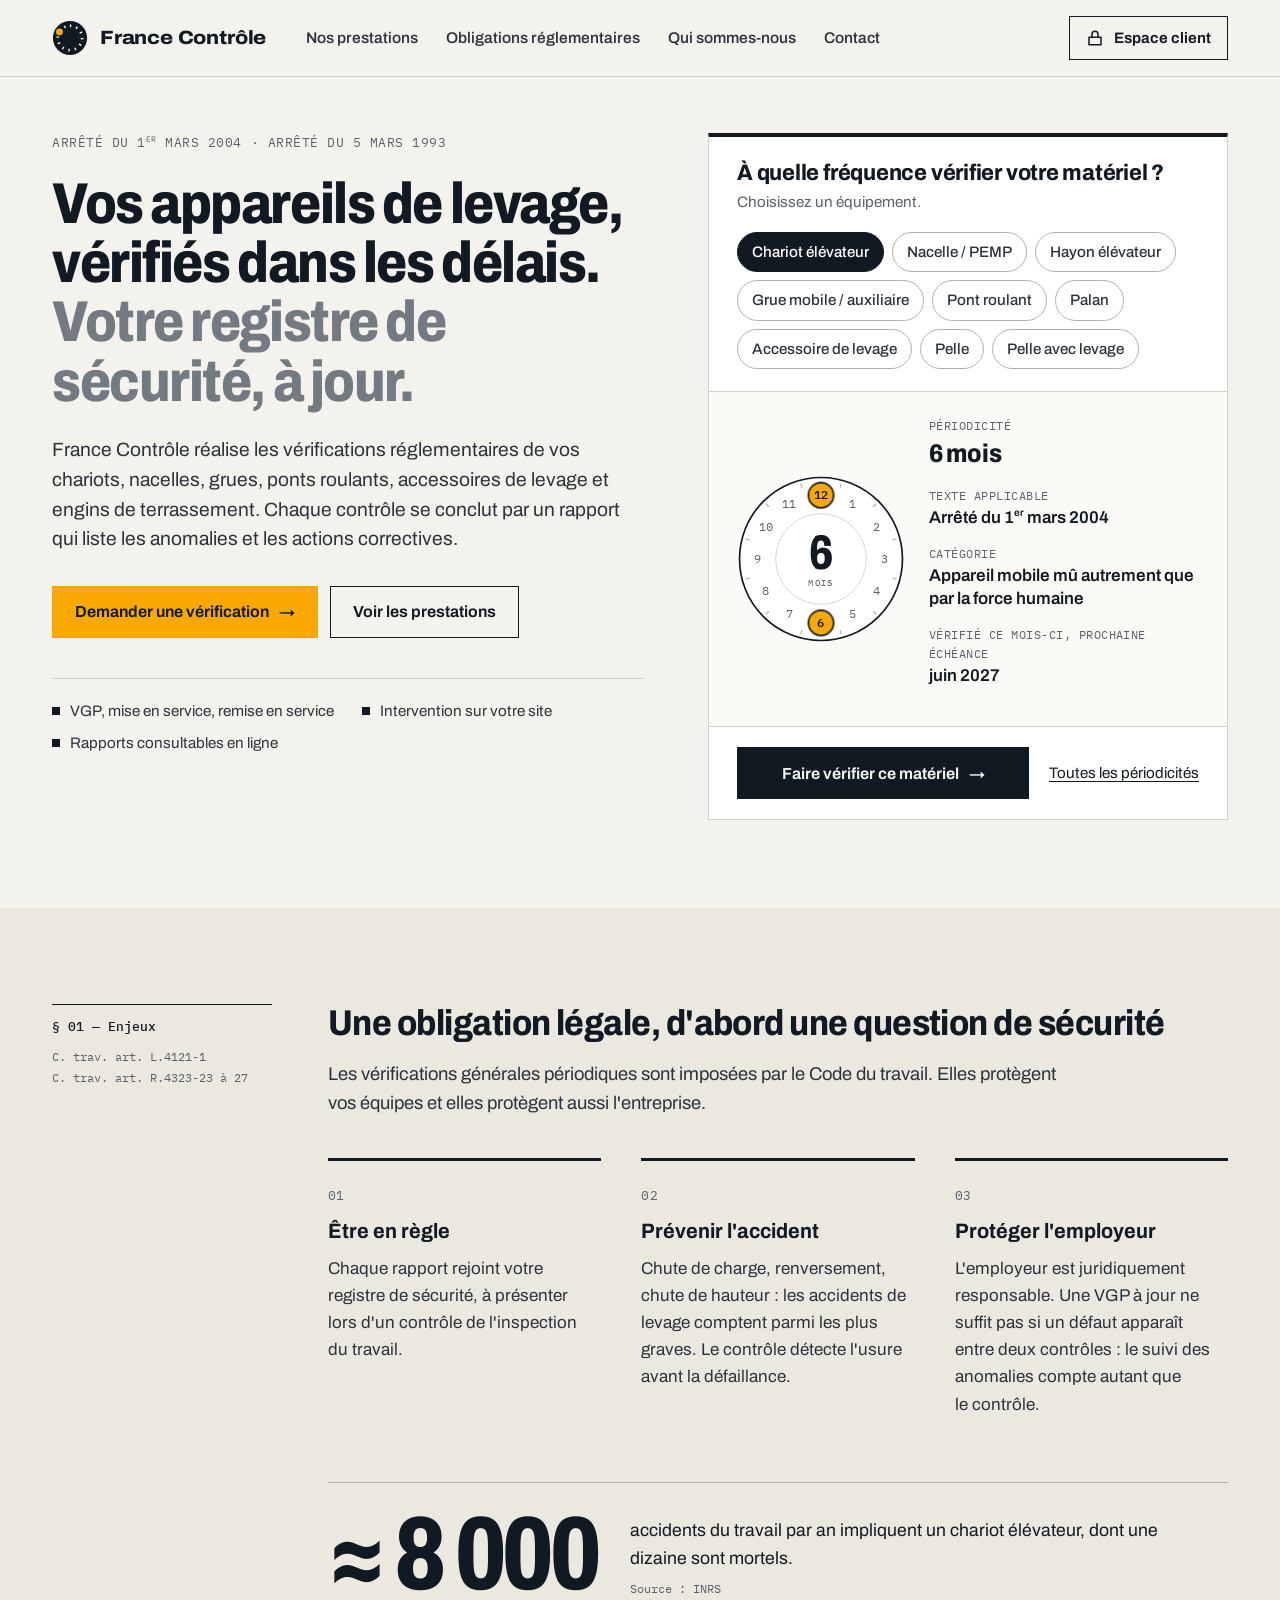
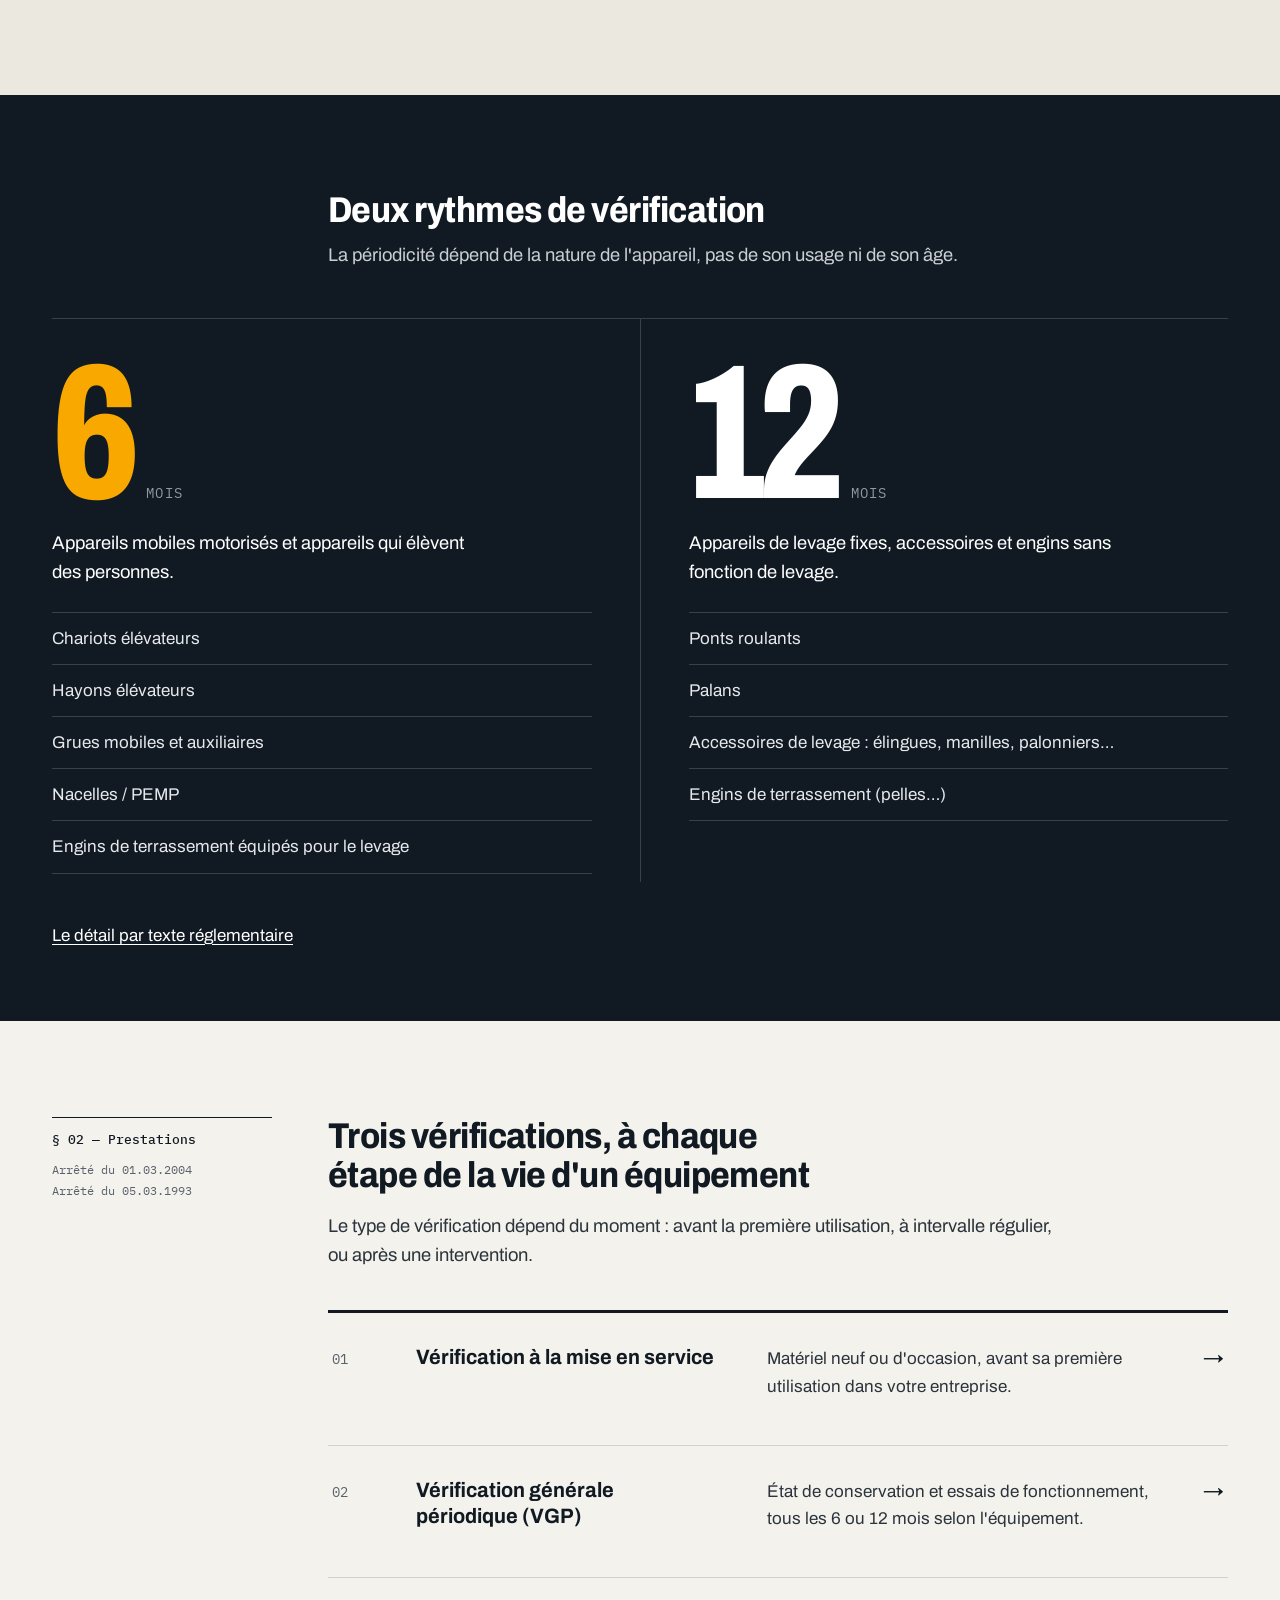
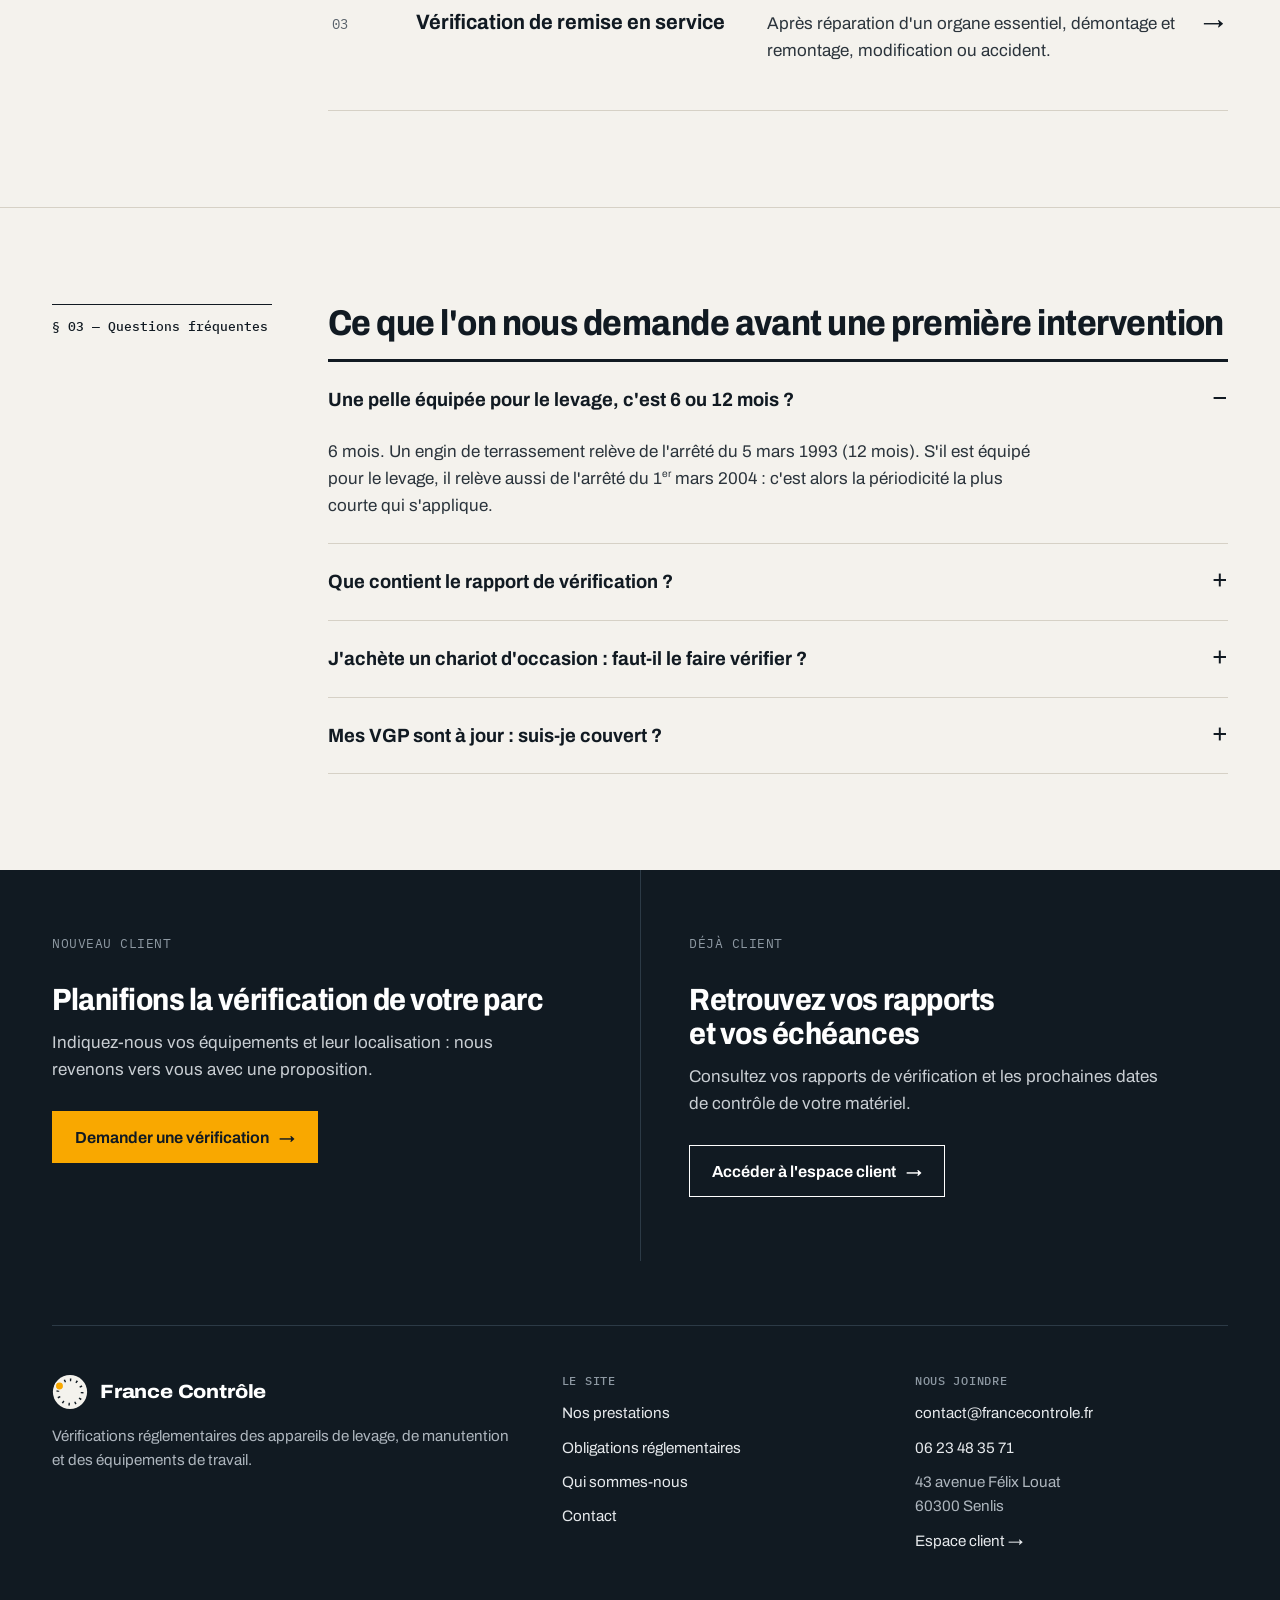
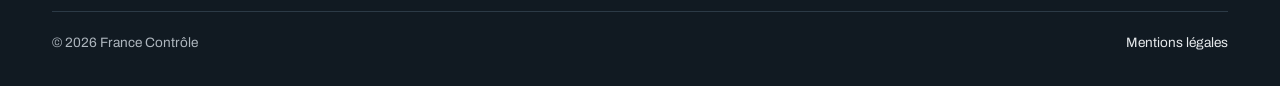
==== index.html @ e94a8f0b "Coordonnées : téléphone et adresse de Senlis Co-Authored-By: Claude Opus 5.5 <noreply@anthropic.com>" ====
<!doctype html>
<html lang="fr" class="no-js">
<head>
  <meta charset="utf-8">
  <meta name="viewport" content="width=device-width, initial-scale=1">
  <title>France Contrôle — Vérifications réglementaires des appareils de levage</title>
  <meta name="description" content="Chariots, nacelles, grues, ponts roulants, accessoires, engins de terrassement : France Contrôle réalise vos vérifications réglementaires (VGP, mise en service, remise en service) selon les arrêtés du 1er mars 2004 et du 5 mars 1993.">
  <!-- Préversion : retirer cette balise (et robots.txt) à la mise en ligne définitive -->
  <meta name="robots" content="noindex">
  <link rel="icon" href="assets/img/favicon.svg" type="image/svg+xml">
  <link rel="preconnect" href="https://fonts.googleapis.com">
  <link rel="preconnect" href="https://fonts.gstatic.com" crossorigin>
  <link rel="stylesheet" href="https://fonts.googleapis.com/css2?family=Archivo:wdth,wght@62..125,400..900&family=IBM+Plex+Mono:wght@400;500&display=swap">
  <link rel="stylesheet" href="assets/css/style.css">
  <script>document.documentElement.classList.replace("no-js", "js");</script>
</head>
<body>
  <a class="skip-link" href="#contenu">Aller au contenu</a>

  <header class="site-header">
    <div class="wrap header-inner">
      <a href="index.html" class="brand" aria-label="France Contrôle, accueil">
        <svg viewBox="0 0 40 40" aria-hidden="true"><circle cx="20" cy="20" r="19" fill="#111a22"/><circle cx="20" cy="20" r="13.5" fill="none" stroke="#f4f2ed" stroke-width="3" stroke-dasharray="1.6 5.47" transform="rotate(-90.5 20 20)"/><circle cx="8.3" cy="13.25" r="4.6" fill="#f9a800" stroke="#111a22" stroke-width="1.5"/></svg>
        <span>France Contrôle</span>
      </a>
      <a class="btn btn-line header-client header-client-mobile" href="https://app.francecontrole.fr">Espace client</a>
      <button class="nav-toggle" type="button" aria-expanded="false" aria-controls="site-nav">
        <svg viewBox="0 0 24 24" fill="none" stroke="currentColor" stroke-width="2" stroke-linecap="round" aria-hidden="true"><path d="M4 7h16M4 12h16M4 17h16"/></svg>
        <span>Menu</span>
      </button>
      <nav id="site-nav" class="site-nav" aria-label="Navigation principale">
        <ul>
          <li><a href="prestations.html">Nos prestations</a></li>
          <li><a href="obligations.html">Obligations réglementaires</a></li>
          <li><a href="qui-sommes-nous.html">Qui sommes-nous</a></li>
          <li><a href="contact.html">Contact</a></li>
        </ul>
        <a class="btn btn-line header-client" href="https://app.francecontrole.fr">
          <svg viewBox="0 0 24 24" fill="none" stroke="currentColor" stroke-width="2" stroke-linecap="round" stroke-linejoin="round" aria-hidden="true"><rect x="4" y="11" width="16" height="10"/><path d="M8 11V7a4 4 0 0 1 8 0v4"/></svg>
          Espace client
        </a>
      </nav>
    </div>
  </header>

  <main id="contenu">
    <!-- 1. Comprendre : l'activité + la réponse à la première question -->
    <section class="hero">
      <div class="wrap hero-grid">
        <div>
          <p class="kicker"><span class="nw">Arrêté du 1<sup>er</sup> mars 2004</span> · <span class="nw">Arrêté du 5 mars 1993</span></p>
          <h1><span class="l">Vos appareils de levage,</span> <span class="l">vérifiés dans les délais.</span> <span class="quiet">Votre registre de sécurité, à&nbsp;jour.</span></h1>
          <p class="lead">France Contrôle réalise les vérifications réglementaires de vos chariots, nacelles, grues, ponts roulants, accessoires de levage et engins de terrassement. Chaque contrôle se conclut par un rapport qui liste les anomalies et les actions correctives.</p>
          <div class="actions">
            <a class="btn btn-primary" href="contact.html">Demander une vérification <span class="arrow" aria-hidden="true">→</span></a>
            <a class="btn btn-line" href="prestations.html">Voir les prestations</a>
          </div>
          <ul class="hero-proof">
            <li>VGP, mise en service, remise en service</li>
            <li>Intervention sur votre site</li>
            <li>Rapports consultables en ligne</li>
          </ul>
        </div>

        <div class="instrument" id="periodicite">
          <div class="instrument-head">
            <h2>À quelle fréquence vérifier votre matériel&nbsp;?</h2>
            <p>Choisissez un équipement.</p>
          </div>
          <form class="checker" onsubmit="return false">
            <fieldset>
              <legend class="visually-hidden">Type d'équipement</legend>
              <div class="chips" id="checker-chips">
                <label class="chip"><input type="radio" name="materiel" value="chariot" checked><span>Chariot élévateur</span></label>
                <label class="chip"><input type="radio" name="materiel" value="nacelle"><span>Nacelle / PEMP</span></label>
                <label class="chip"><input type="radio" name="materiel" value="hayon"><span>Hayon élévateur</span></label>
                <label class="chip"><input type="radio" name="materiel" value="grue"><span>Grue mobile / auxiliaire</span></label>
                <label class="chip"><input type="radio" name="materiel" value="pont"><span>Pont roulant</span></label>
                <label class="chip"><input type="radio" name="materiel" value="palan"><span>Palan</span></label>
                <label class="chip"><input type="radio" name="materiel" value="accessoire"><span>Accessoire de levage</span></label>
                <label class="chip"><input type="radio" name="materiel" value="pelle"><span>Pelle</span></label>
                <label class="chip"><input type="radio" name="materiel" value="pelle-levage"><span>Pelle avec levage</span></label>
              </div>
            </fieldset>
          </form>
          <div class="instrument-result" aria-live="polite">
            <svg class="macaron" id="macaron" viewBox="0 0 200 200" role="img" aria-label="Macaron de vérification : 6 mois"></svg>
            <dl class="facts">
              <div><dt>Périodicité</dt><dd class="big" data-k="per">6 mois</dd></div>
              <div><dt>Texte applicable</dt><dd data-k="texte">Arrêté du 1<sup>er</sup> mars 2004</dd></div>
              <div><dt>Catégorie</dt><dd data-k="cat">Appareil mobile mû autrement que par la force humaine</dd></div>
              <div class="js-only"><dt>Vérifié ce mois-ci, prochaine échéance</dt><dd data-k="next"></dd></div>
              <div><dd class="note" data-k="note"></dd></div>
            </dl>
          </div>
          <div class="instrument-foot">
            <a class="btn btn-dark" id="checker-cta" href="contact.html?materiel=Chariot%20%C3%A9l%C3%A9vateur">Faire vérifier ce matériel <span class="arrow" aria-hidden="true">→</span></a>
            <a class="more" href="obligations.html">Toutes les périodicités</a>
          </div>
        </div>
      </div>
    </section>

    <!-- 2. Percevoir l'intérêt : ce qui est en jeu -->
    <section class="section section-tint">
      <div class="wrap sheet">
        <aside class="margin" aria-label="Références">
          <span class="idx">§ 01 — Enjeux</span>
          <ul><li>C. trav. art. L.4121-1</li><li>C. trav. art. R.4323-23 à 27</li></ul>
        </aside>
        <div class="content">
          <h2>Une obligation légale, d'abord une question de sécurité</h2>
          <p class="intro">Les vérifications générales périodiques sont imposées par le Code du travail. Elles protègent vos équipes et elles protègent aussi l'entreprise.</p>
          <ol class="points">
            <li>
              <span class="mono">01</span>
              <h3>Être en règle</h3>
              <p>Chaque rapport rejoint votre registre de sécurité, à présenter lors d'un contrôle de l'inspection du travail.</p>
            </li>
            <li>
              <span class="mono">02</span>
              <h3>Prévenir l'accident</h3>
              <p>Chute de charge, renversement, chute de hauteur : les accidents de levage comptent parmi les plus graves. Le contrôle détecte l'usure avant la défaillance.</p>
            </li>
            <li>
              <span class="mono">03</span>
              <h3>Protéger l'employeur</h3>
              <p>L'employeur est juridiquement responsable. Une VGP à jour ne suffit pas si un défaut apparaît entre deux contrôles : le suivi des anomalies compte autant que le contrôle.</p>
            </li>
          </ol>
          <div class="figure">
            <span class="num">≈ 8 000</span>
            <p>accidents du travail par an impliquent un chariot élévateur, dont une dizaine sont mortels.<span class="src">Source : INRS</span></p>
          </div>
        </div>
      </div>
    </section>

    <!-- 3. La donnée maîtresse : 6 ou 12 mois -->
    <section class="split" aria-labelledby="split-title">
      <div class="wrap">
        <div class="split-head">
          <h2 id="split-title">Deux rythmes de vérification</h2>
          <p>La périodicité dépend de la nature de l'appareil, pas de son usage ni de son âge.</p>
        </div>
        <div class="split-grid">
          <div class="split-col six">
            <p class="split-num"><b>6</b><span>mois</span></p>
            <p class="split-def">Appareils mobiles motorisés et appareils qui élèvent des personnes.</p>
            <ul>
              <li>Chariots élévateurs</li>
              <li>Hayons élévateurs</li>
              <li>Grues mobiles et auxiliaires</li>
              <li>Nacelles / PEMP</li>
              <li>Engins de terrassement équipés pour le levage</li>
            </ul>
          </div>
          <div class="split-col twelve">
            <p class="split-num"><b>12</b><span>mois</span></p>
            <p class="split-def">Appareils de levage fixes, accessoires et engins sans fonction de levage.</p>
            <ul>
              <li>Ponts roulants</li>
              <li>Palans</li>
              <li>Accessoires de levage : élingues, manilles, palonniers…</li>
              <li>Engins de terrassement (pelles…)</li>
            </ul>
          </div>
        </div>
        <p class="split-foot"><a href="obligations.html">Le détail par texte réglementaire</a></p>
      </div>
    </section>

    <!-- 4. Comprendre l'offre -->
    <section class="section">
      <div class="wrap sheet">
        <aside class="margin" aria-label="Références">
          <span class="idx">§ 02 — Prestations</span>
          <ul><li>Arrêté du 01.03.2004</li><li>Arrêté du 05.03.1993</li></ul>
        </aside>
        <div class="content">
          <h2>Trois vérifications, à chaque étape de la vie d'un équipement</h2>
          <p class="intro">Le type de vérification dépend du moment : avant la première utilisation, à intervalle régulier, ou après une intervention.</p>
          <ul class="rows">
            <li><a class="row" href="prestations.html#mise-en-service"><span class="n">01</span><h3>Vérification à la mise en service</h3><p>Matériel neuf ou d'occasion, avant sa première utilisation dans votre entreprise.</p><span class="go" aria-hidden="true">→</span></a></li>
            <li><a class="row" href="prestations.html#vgp"><span class="n">02</span><h3>Vérification générale périodique (VGP)</h3><p>État de conservation et essais de fonctionnement, tous les 6 ou 12 mois selon l'équipement.</p><span class="go" aria-hidden="true">→</span></a></li>
            <li><a class="row" href="prestations.html#remise-en-service"><span class="n">03</span><h3>Vérification de remise en service</h3><p>Après réparation d'un organe essentiel, démontage et remontage, modification ou accident.</p><span class="go" aria-hidden="true">→</span></a></li>
          </ul>
        </div>
      </div>
    </section>

    <!-- 5. Lever les objections -->
    <section class="section">
      <div class="wrap sheet">
        <aside class="margin" aria-label="Références">
          <span class="idx">§ 03 — Questions fréquentes</span>
        </aside>
        <div class="content">
          <h2>Ce que l'on nous demande avant une première intervention</h2>
          <div class="qa">
            <details open>
              <summary>Une pelle équipée pour le levage, c'est 6 ou 12 mois&nbsp;?</summary>
              <p>6 mois. Un engin de terrassement relève de l'arrêté du 5 mars 1993 (12 mois). S'il est équipé pour le levage, il relève aussi de l'arrêté du 1<sup>er</sup> mars 2004 : c'est alors la périodicité la plus courte qui s'applique.</p>
            </details>
            <details>
              <summary>Que contient le rapport de vérification&nbsp;?</summary>
              <p>L'identification de l'équipement, la nature de la vérification, les constats, les anomalies relevées et les actions correctives à engager. Il est à conserver dans votre registre de sécurité.</p>
            </details>
            <details>
              <summary>J'achète un chariot d'occasion : faut-il le faire vérifier&nbsp;?</summary>
              <p>Oui. Tout matériel neuf ou d'occasion fait l'objet d'une vérification à la mise en service avant sa première utilisation dans l'entreprise.</p>
            </details>
            <details>
              <summary>Mes VGP sont à jour : suis-je couvert&nbsp;?</summary>
              <p>Pas entièrement. L'employeur reste responsable si un défaut apparaît entre deux vérifications. Traiter les anomalies signalées et suivre l'état du matériel au quotidien fait partie de l'obligation.</p>
            </details>
          </div>
        </div>
      </div>
    </section>

    <!-- 6. Agir : deux parcours explicites -->
    <section class="paths" aria-label="Prochaine étape">
      <div class="wrap paths-grid">
        <div class="path">
          <p class="kicker">Nouveau client</p>
          <h2>Planifions la vérification de votre parc</h2>
          <p>Indiquez-nous vos équipements et leur localisation : nous revenons vers vous avec une proposition.</p>
          <a class="btn btn-primary" href="contact.html">Demander une vérification <span class="arrow" aria-hidden="true">→</span></a>
        </div>
        <div class="path">
          <p class="kicker">Déjà client</p>
          <h2>Retrouvez vos rapports et vos échéances</h2>
          <p>Consultez vos rapports de vérification et les prochaines dates de contrôle de votre matériel.</p>
          <a class="btn btn-line" href="https://app.francecontrole.fr">Accéder à l'espace client <span class="arrow" aria-hidden="true">→</span></a>
        </div>
      </div>
    </section>
  </main>

  <footer class="site-footer">
    <div class="wrap">
      <div class="footer-grid">
        <div>
          <a href="index.html" class="brand">
            <svg viewBox="0 0 40 40" aria-hidden="true"><circle cx="20" cy="20" r="19" fill="#f4f2ed"/><circle cx="20" cy="20" r="13.5" fill="none" stroke="#111a22" stroke-width="3" stroke-dasharray="1.6 5.47" transform="rotate(-90.5 20 20)"/><circle cx="8.3" cy="13.25" r="4.6" fill="#f9a800" stroke="#f4f2ed" stroke-width="1.5"/></svg>
            <span>France Contrôle</span>
          </a>
          <p>Vérifications réglementaires des appareils de levage, de manutention et des équipements de travail.</p>
        </div>
        <div>
          <h2>Le site</h2>
          <ul>
            <li><a href="prestations.html">Nos prestations</a></li>
            <li><a href="obligations.html">Obligations réglementaires</a></li>
            <li><a href="qui-sommes-nous.html">Qui sommes-nous</a></li>
            <li><a href="contact.html">Contact</a></li>
          </ul>
        </div>
        <div>
          <h2>Nous joindre</h2>
          <ul>
            <li><a href="mailto:contact@francecontrole.fr">contact@francecontrole.fr</a></li>
            <li><a href="tel:+33623483571">06 23 48 35 71</a></li>
            <li>43 avenue Félix Louat<br>60300 Senlis</li>
            <li><a href="https://app.francecontrole.fr">Espace client →</a></li>
          </ul>
        </div>
      </div>
      <div class="footer-bottom">
        <span>© <span data-year>2026</span> France Contrôle</span>
        <a href="mentions-legales.html">Mentions légales</a>
      </div>
    </div>
  </footer>

  <script src="assets/js/main.js"></script>
</body>
</html>
---- assets/css/style.css ----
/* ==========================================================================
   France Contrôle — feuille de style
   Parti pris : papier + encre + jaune signal. Filets plutôt que cartes.
   Colonne de marge pour les références réglementaires. Macaron de VGP.
   ========================================================================== */

:root {
  --paper: #f4f2ed;
  --paper-2: #ebe8e0;
  --white: #ffffff;
  --ink: #111a22;
  --ink-2: #2b343c;
  --muted: #59626b;
  --line: #d6d1c6;
  --line-strong: #b9b3a6;
  --signal: #f9a800;      /* RAL 1003, jaune de signalisation */
  --signal-soft: #fdf0cc;
  --error: #b42318;
  --ok: #1d6b3f;

  --sans: "Archivo", system-ui, -apple-system, "Segoe UI", Roboto, Arial, sans-serif;
  --mono: "IBM Plex Mono", ui-monospace, "Cascadia Mono", Consolas, monospace;

  --wrap: 1240px;
  --gutter: 32px;
  --margin-col: 220px;
  --header-h: 76px;
}

*, *::before, *::after { box-sizing: border-box; }

html { scroll-behavior: smooth; scroll-padding-top: calc(var(--header-h) + 16px); }
@media (prefers-reduced-motion: reduce) { html { scroll-behavior: auto; } * { transition: none !important; } }

body {
  margin: 0;
  font-family: var(--sans);
  font-size: 1.0625rem;
  line-height: 1.6;
  color: var(--ink-2);
  background: var(--paper);
  -webkit-font-smoothing: antialiased;
  text-rendering: optimizeLegibility;
}

img, svg { display: block; max-width: 100%; }

h1, h2, h3 { color: var(--ink); margin: 0; text-wrap: balance; }
h1 {
  font-size: clamp(2.3rem, 4.6vw, 3.6rem);
  font-weight: 800;
  font-stretch: 86%;
  line-height: 1.03;
  letter-spacing: -0.025em;
}
h2 {
  font-size: clamp(1.7rem, 2.8vw, 2.35rem);
  font-weight: 750;
  font-stretch: 90%;
  line-height: 1.1;
  letter-spacing: -0.015em;
}
h3 {
  font-size: 1.3rem;
  font-weight: 700;
  font-stretch: 95%;
  line-height: 1.25;
}
p { margin: 0 0 1em; text-wrap: pretty; }
p:last-child { margin-bottom: 0; }
sup { font-size: 0.6em; line-height: 0; }

a { color: var(--ink); text-decoration-thickness: 1px; text-underline-offset: 0.2em; }
a:hover { text-decoration-thickness: 2px; }

:focus-visible { outline: 3px solid var(--ink); outline-offset: 3px; }

.wrap { max-width: var(--wrap); margin: 0 auto; padding: 0 var(--gutter); }
@media (max-width: 640px) { :root { --gutter: 20px; } }

.skip-link {
  position: absolute; left: -9999px; top: 8px; z-index: 1000;
  background: var(--ink); color: #fff; padding: 10px 16px; font-weight: 600;
}
.skip-link:focus { left: 8px; }

.nw { white-space: nowrap; }

.visually-hidden {
  position: absolute !important; width: 1px; height: 1px; overflow: hidden;
  clip: rect(0 0 0 0); white-space: nowrap;
}

/* Texte technique : références, index, numéros */
.mono {
  font-family: var(--mono);
  font-size: 0.8125rem;
  letter-spacing: 0.02em;
  color: var(--muted);
}
.kicker {
  font-family: var(--mono);
  font-size: 0.8125rem;
  letter-spacing: 0.04em;
  text-transform: uppercase;
  color: var(--muted);
  margin: 0 0 20px;
}

/* ---------- Boutons ---------- */
.btn {
  display: inline-flex;
  align-items: center;
  justify-content: center;
  gap: 10px;
  min-height: 52px;
  padding: 14px 22px;
  font: 650 1rem/1.2 var(--sans);
  text-decoration: none;
  border: 1.5px solid transparent;
  border-radius: 0;
  cursor: pointer;
  transition: background-color .15s, color .15s, border-color .15s;
}
.btn .arrow { transition: transform .15s; }
.btn:hover .arrow { transform: translateX(3px); }
.btn-primary { background: var(--signal); color: var(--ink); }
.btn-primary:hover { background: #e59a00; }
.btn-line { border-color: var(--ink); color: var(--ink); background: transparent; }
.btn-line:hover { background: var(--ink); color: var(--paper); }
.btn-dark { background: var(--ink); color: var(--paper); }
.btn-dark:hover { background: #000; }
.btn[disabled] { opacity: .55; cursor: progress; }
.btn svg { width: 18px; height: 18px; flex-shrink: 0; }

.actions { display: flex; flex-wrap: wrap; gap: 12px; align-items: center; }

/* ---------- En-tête ---------- */
.site-header {
  position: sticky; top: 0; z-index: 100;
  background: var(--paper);
  border-bottom: 1px solid var(--line);
}
.header-inner { display: flex; align-items: center; gap: 40px; height: var(--header-h); }

.brand {
  display: inline-flex; align-items: center; gap: 12px;
  text-decoration: none; color: var(--ink);
  font-size: 1.2rem; font-weight: 800; font-stretch: 110%; letter-spacing: -0.01em;
  white-space: nowrap;
}
.brand svg { width: 36px; height: 36px; flex-shrink: 0; }
.brand:hover { text-decoration: none; }

.site-nav { display: flex; align-items: center; flex: 1; gap: 32px; }
.site-nav ul { display: flex; gap: 28px; list-style: none; margin: 0; padding: 0; flex: 1; }
.site-nav ul a {
  text-decoration: none; font-weight: 550; font-size: 0.97rem; color: var(--ink-2);
  padding: 6px 0; border-bottom: 2px solid transparent;
}
.site-nav ul a:hover { color: var(--ink); border-bottom-color: var(--line-strong); }
.site-nav ul a[aria-current="page"] { color: var(--ink); border-bottom-color: var(--ink); }
.header-client { min-height: 44px; padding: 10px 16px; font-size: 0.95rem; white-space: nowrap; }

.nav-toggle {
  display: none;
  align-items: center; gap: 8px;
  min-height: 44px; padding: 0 14px;
  background: transparent; border: 1.5px solid var(--ink); color: var(--ink);
  font: 600 0.95rem var(--sans); cursor: pointer;
}
.nav-toggle svg { width: 18px; height: 18px; }

@media (max-width: 1180px) {
  .header-inner { gap: 12px; }
  .brand { margin-right: auto; }
  .nav-toggle { display: inline-flex; }
  .site-nav {
    display: none;
    position: absolute; top: 100%; left: 0; right: 0;
    flex-direction: column; align-items: stretch; gap: 0;
    background: var(--paper);
    border-bottom: 1px solid var(--line);
    padding: 0 var(--gutter) 24px;
    max-height: calc(100vh - var(--header-h)); overflow-y: auto;
  }
  .site-nav.is-open { display: flex; box-shadow: 0 28px 40px -12px rgba(17, 26, 34, .28); }
  .site-nav ul { flex-direction: column; gap: 0; }
  .site-nav ul a {
    display: block; padding: 16px 0; font-size: 1.15rem;
    border-bottom: 1px solid var(--line);
  }
  .site-nav ul a[aria-current="page"] { border-bottom-color: var(--line); box-shadow: inset 4px 0 0 var(--signal); padding-left: 14px; }
  .site-nav .header-client { margin-top: 20px; min-height: 52px; }
}
@media (min-width: 1181px) { .header-client-mobile { display: none; } }
@media (min-width: 521px) and (max-width: 1180px) { .site-nav .header-client { display: none; } }
@media (max-width: 520px) { .header-client-mobile { display: none; } }
@media (max-width: 420px) {
  .brand { font-size: 1.05rem; gap: 8px; }
  .brand svg { width: 30px; height: 30px; }
  .nav-toggle { padding: 0 10px; }
}

/* ---------- Sections ---------- */
.section { padding: 96px 0; }
.section + .section { border-top: 1px solid var(--line); }
.section-tint { background: var(--paper-2); }
@media (max-width: 720px) { .section { padding: 64px 0; } }

/* Feuille : colonne de marge + contenu */
.sheet {
  display: grid;
  grid-template-columns: var(--margin-col) minmax(0, 1fr);
  gap: 56px;
}
.margin { border-top: 1px solid var(--ink); padding-top: 12px; }
.margin .idx { font-family: var(--mono); font-size: 0.8125rem; color: var(--ink); font-weight: 500; display: block; margin-bottom: 8px; }
.margin ul { list-style: none; margin: 0; padding: 0; font-family: var(--mono); font-size: 0.78rem; line-height: 1.7; color: var(--muted); }
.content > h2 { margin-bottom: 16px; }
.content > .intro { font-size: 1.15rem; max-width: 40em; color: var(--ink-2); margin-bottom: 40px; }
@media (max-width: 900px) {
  .sheet { grid-template-columns: 1fr; gap: 20px; }
  .margin { display: flex; flex-wrap: wrap; gap: 4px 16px; align-items: baseline; }
  .margin .idx { margin: 0; }
  .margin ul { display: flex; flex-wrap: wrap; gap: 0 16px; }
}

/* ---------- Héros d'accueil ---------- */
.hero { padding: 56px 0 88px; }
@media (min-width: 1100px) { .hero h1 .l { display: block; } }
.hero-grid {
  display: grid;
  grid-template-columns: minmax(0, 1fr) minmax(0, 520px);
  gap: 64px;
  align-items: start;
}
.hero h1 { margin-bottom: 24px; }
.hero h1 .quiet { color: #737a81; }
.hero .lead { font-size: 1.2rem; line-height: 1.55; max-width: 32em; margin-bottom: 32px; }
.hero-proof {
  display: flex; flex-wrap: wrap; gap: 8px 28px;
  margin: 40px 0 0; padding: 20px 0 0; border-top: 1px solid var(--line);
  list-style: none;
}
.hero-proof li { font-size: 0.95rem; color: var(--ink-2); display: flex; gap: 10px; align-items: baseline; }
.hero-proof li::before { content: ""; width: 8px; height: 8px; background: var(--ink); flex-shrink: 0; transform: translateY(-1px); }
@media (max-width: 1020px) {
  .hero-grid { grid-template-columns: 1fr; gap: 40px; }
  .hero-proof { display: none; }
  .hero { padding: 48px 0 64px; }
}

/* ---------- Instrument : périodicité par matériel ---------- */
.instrument {
  background: var(--white);
  border: 1px solid var(--line);
  border-top: 4px solid var(--ink);
}
.instrument-head { padding: 24px 28px 4px; }
.instrument-head h2 { font-size: 1.4rem; font-stretch: 95%; letter-spacing: -0.01em; margin-bottom: 4px; }
.instrument-head p { color: var(--muted); font-size: 0.95rem; }
.instrument fieldset { border: 0; margin: 0; padding: 14px 28px 22px; }
.chips { display: flex; flex-wrap: wrap; gap: 8px; }
.chip { position: relative; }
.chip input { position: absolute; opacity: 0; inset: 0; margin: 0; cursor: pointer; }
.chip span {
  display: inline-flex; align-items: center; min-height: 40px; padding: 7px 14px;
  border: 1px solid var(--line-strong); border-radius: 999px;
  font-size: 0.95rem; font-weight: 500; color: var(--ink-2); background: var(--white);
  transition: background-color .12s, border-color .12s;
}
.chip input:hover + span { border-color: var(--ink); }
.chip input:checked + span { background: var(--ink); border-color: var(--ink); color: #fff; }
.chip input:focus-visible + span { outline: 3px solid var(--signal); outline-offset: 2px; }

.instrument-result {
  display: grid;
  grid-template-columns: 168px minmax(0, 1fr);
  gap: 24px;
  align-items: center;
  padding: 24px 28px;
  border-top: 1px solid var(--line);
  background: #fbfaf7;
  min-height: 300px;
}
.macaron { width: 168px; height: 168px; }
.no-js .macaron { display: none; }
.facts { margin: 0; display: grid; gap: 14px; }
.facts div { display: grid; gap: 2px; }
.facts dt { font-family: var(--mono); font-size: 0.75rem; letter-spacing: 0.04em; text-transform: uppercase; color: var(--muted); }
.facts dd { margin: 0; color: var(--ink); font-weight: 600; line-height: 1.35; }
.facts .big { font-size: 1.6rem; font-weight: 800; font-stretch: 88%; letter-spacing: -0.01em; }
.facts .note { font-weight: 400; color: var(--ink-2); font-size: 0.95rem; }
.facts .note:empty { display: none; }
.instrument-foot {
  display: flex; flex-wrap: wrap; gap: 12px 20px; align-items: center; justify-content: space-between;
  padding: 20px 28px; border-top: 1px solid var(--line);
}
.instrument-foot .btn { flex: 1 1 auto; }
.instrument-foot a.more { font-size: 0.95rem; }
@media (max-width: 520px) {
  .instrument-head, .instrument fieldset, .instrument-result, .instrument-foot { padding-left: 20px; padding-right: 20px; }
  .instrument-result { grid-template-columns: 112px minmax(0, 1fr); gap: 16px; align-items: start; min-height: 0; }
  .hero .lead { font-size: 1.1rem; }
  .hero .actions .btn { flex: 1 1 100%; }
  .macaron { width: 112px; height: 112px; }
  .chip span { font-size: 0.9rem; padding: 8px 12px; }
}

/* ---------- Liste à filets (rubriques) ---------- */
.rows { list-style: none; margin: 0; padding: 0; border-top: 3px solid var(--ink); }
.rows > li { border-bottom: 1px solid var(--line); }
.row {
  display: grid;
  grid-template-columns: 64px minmax(0, 1fr) minmax(0, 1.25fr) 28px;
  gap: 24px;
  align-items: baseline;
  padding: 28px 0;
  text-decoration: none;
  color: inherit;
}
a.row:hover { background: linear-gradient(var(--paper-2), var(--paper-2)) no-repeat; background-size: 100% 100%; }
a.row:hover h3 { text-decoration: underline; text-underline-offset: 0.18em; text-decoration-thickness: 2px; }
.row .n { font-family: var(--mono); font-size: 0.875rem; color: var(--muted); padding-left: 4px; }
.row p { color: var(--ink-2); }
.row .go { font-size: 1.3rem; color: var(--ink); justify-self: end; padding-right: 4px; }
@media (max-width: 760px) {
  .row { grid-template-columns: 40px minmax(0, 1fr) 24px; gap: 6px 12px; padding: 22px 0; }
  .row p { grid-column: 2; grid-row: 2; }
  .row .go { grid-column: 3; grid-row: 1; }
}

/* ---------- Arguments (colonnes numérotées, sans cartes) ---------- */
.points { display: grid; grid-template-columns: repeat(3, minmax(0, 1fr)); gap: 40px; list-style: none; margin: 0; padding: 0; }
.points li { border-top: 3px solid var(--ink); padding-top: 20px; }
.points h3 { margin: 10px 0 10px; }
.points .refs { margin-top: 14px; font-family: var(--mono); font-size: 0.78rem; color: var(--muted); }
@media (max-width: 900px) { .points { grid-template-columns: 1fr; gap: 32px; } }

/* ---------- Chiffre INRS ---------- */
.figure {
  display: grid; grid-template-columns: auto minmax(0, 1fr); gap: 32px; align-items: end;
  margin-top: 64px; padding-top: 28px; border-top: 1px solid var(--line-strong);
}
.figure .num {
  font-size: clamp(3.5rem, 9vw, 6.5rem); font-weight: 800; font-stretch: 75%;
  line-height: .85; letter-spacing: -0.03em; color: var(--ink);
}
.figure p { max-width: 30em; font-size: 1.1rem; color: var(--ink); }
.figure .src { display: block; margin-top: 6px; font-family: var(--mono); font-size: 0.78rem; color: var(--muted); }
@media (max-width: 600px) { .figure { grid-template-columns: 1fr; gap: 12px; } }

/* ---------- Tableau des périodicités ---------- */
.ptable { width: 100%; border-collapse: collapse; font-size: 1rem; }
.ptable caption { text-align: left; }
.ptable th {
  text-align: left; font-family: var(--mono); font-weight: 500; font-size: 0.75rem;
  letter-spacing: 0.05em; text-transform: uppercase; color: var(--muted);
  padding: 0 16px 10px 0; border-bottom: 1.5px solid var(--ink);
}
.ptable td { padding: 18px 16px 18px 0; border-bottom: 1px solid var(--line); vertical-align: baseline; }
.ptable td:first-child { color: var(--ink); font-weight: 600; width: 38%; }
.ptable td.ex { color: var(--muted); }
.ptable th:last-child, .ptable td.per { text-align: right; padding-right: 0; white-space: nowrap; }
.per b { font-size: 1.6rem; font-weight: 800; font-stretch: 85%; color: var(--ink); letter-spacing: -0.01em; }
.per span { font-family: var(--mono); font-size: 0.8rem; color: var(--muted); margin-left: 4px; }
.per.six b { box-shadow: inset 0 -0.32em 0 var(--signal); }
@media (max-width: 640px) {
  .ptable thead { display: none; }
  .ptable tr { display: grid; grid-template-columns: minmax(0, 1fr) auto; gap: 2px 16px; padding: 16px 0; border-bottom: 1px solid var(--line); }
  .ptable td { padding: 0; border: 0; width: auto !important; }
  .ptable td.ex { grid-row: 2; font-size: 0.92rem; }
  .ptable td.per { grid-column: 2; grid-row: 1 / span 2; align-self: center; }
}
.legend { margin-top: 16px; font-size: 0.9rem; color: var(--muted); display: flex; gap: 8px; align-items: center; }
.legend i { display: inline-block; width: 22px; height: 8px; background: var(--signal); }

/* Bloc réglementaire */
.reg + .reg { margin-top: 72px; }
.reg h3 { font-size: 1.6rem; font-stretch: 90%; margin-bottom: 6px; }
.reg .scope { color: var(--ink-2); margin-bottom: 24px; max-width: 44em; }

/* Encadré exception */
.exception {
  margin-top: 56px;
  background: var(--white);
  border: 1px solid var(--line);
  border-left: 6px solid var(--signal);
  padding: 24px 28px;
  display: grid; grid-template-columns: minmax(0, 1fr) auto; gap: 24px; align-items: center;
}
.exception h3 { margin-bottom: 6px; }
.exception .equation { font-family: var(--mono); font-size: 0.85rem; color: var(--ink); white-space: nowrap; text-align: right; line-height: 1.8; }
.exception .equation b { font-family: var(--sans); font-size: 1.6rem; font-weight: 800; font-stretch: 85%; box-shadow: inset 0 -0.32em 0 var(--signal); }
@media (max-width: 720px) { .exception { grid-template-columns: 1fr; } .exception .equation { text-align: left; } }

.fine { font-size: 0.9rem; color: var(--muted); max-width: 46em; }

/* Poinçon du macaron : apparaît quand on change d'équipement */
.punch { animation: punch .28s cubic-bezier(.3, 1.5, .6, 1) both; }
@keyframes punch { from { transform: scale(0); } to { transform: scale(1); } }
@media (prefers-reduced-motion: reduce) { .punch { animation: none; } }
.no-js .js-only { display: none; }

/* ---------- Questions fréquentes ---------- */
.qa { border-top: 3px solid var(--ink); }
.qa details { border-bottom: 1px solid var(--line); }
.qa summary {
  list-style: none; cursor: pointer;
  display: grid; grid-template-columns: minmax(0, 1fr) 28px; gap: 16px; align-items: baseline;
  padding: 22px 0; font-size: 1.2rem; font-weight: 700; font-stretch: 95%; color: var(--ink);
}
.qa summary::-webkit-details-marker { display: none; }
.qa summary::after { content: "+"; font: 400 1.6rem/1 var(--mono); text-align: right; color: var(--ink); }
.qa details[open] summary::after { content: "−"; }
.qa summary:hover { text-decoration: underline; text-underline-offset: .18em; }
.qa details p { max-width: 44em; padding: 0 44px 24px 0; margin: 0; }

/* ---------- Prestations ---------- */
.service + .service { margin-top: 0; }
.service-body { display: grid; grid-template-columns: minmax(0, 1.45fr) minmax(0, 1fr); gap: 56px; }
.service-body h2 { margin-bottom: 14px; font-size: clamp(1.7rem, 2.4vw, 2.1rem); }
.service-body .ticks-label { margin-top: 10px; }
.service-body .when { font-size: 1.15rem; color: var(--ink); }
.ticks { list-style: none; margin: 0; padding: 0; border-top: 1.5px solid var(--ink); }
.ticks li { padding: 12px 0 12px 30px; border-bottom: 1px solid var(--line); position: relative; color: var(--ink); }
.ticks li::before {
  content: ""; position: absolute; left: 2px; top: 1.15em; width: 14px; height: 7px;
  border-left: 2px solid var(--ink); border-bottom: 2px solid var(--ink); transform: rotate(-45deg);
}
.ticks-label { font-family: var(--mono); font-size: 0.75rem; letter-spacing: .05em; text-transform: uppercase; color: var(--muted); margin-bottom: 10px; }
@media (max-width: 860px) { .service-body { grid-template-columns: 1fr; gap: 28px; } }

/* Étapes */
.steps { list-style: none; margin: 0; padding: 0; display: grid; grid-template-columns: repeat(4, minmax(0, 1fr)); gap: 28px; counter-reset: s; }
.steps li { counter-increment: s; border-top: 3px solid var(--ink); padding-top: 16px; }
.steps li::before { content: "0" counter(s); font-family: var(--mono); font-size: 0.85rem; color: var(--muted); display: block; margin-bottom: 10px; }
.steps h3 { font-size: 1.15rem; margin-bottom: 6px; }
.steps p { font-size: 0.97rem; }
@media (max-width: 900px) { .steps { grid-template-columns: 1fr 1fr; } }
@media (max-width: 560px) { .steps { grid-template-columns: 1fr; } }

/* ---------- Bandeau : deux parcours ---------- */
.paths { background: var(--ink); color: #c9ced3; }
.paths-grid { display: grid; grid-template-columns: 1fr 1fr; }
.path { padding: 64px 48px 64px 0; }
.path + .path { padding: 64px 0 64px 48px; border-left: 1px solid #2c3a46; }
.path .kicker { color: #8e99a3; }
.path h2 { color: #fff; margin-bottom: 12px; font-size: clamp(1.5rem, 2.4vw, 2rem); }
.path p { max-width: 28em; margin-bottom: 28px; }
.path .btn-line { border-color: #fff; color: #fff; }
.path .btn-line:hover { background: #fff; color: var(--ink); }
.paths :focus-visible { outline-color: var(--signal); }
@media (max-width: 800px) {
  .paths-grid { grid-template-columns: 1fr; }
  .path, .path + .path { padding: 48px 0; }
  .path + .path { border-left: 0; border-top: 1px solid #2c3a46; }
}

/* ---------- En-tête de page intérieure ---------- */
.page-head { padding: 64px 0 56px; border-bottom: 1px solid var(--line); }
.page-head h1 { max-width: 16em; margin-bottom: 18px; }
.page-head .lead { font-size: 1.2rem; max-width: 38em; color: var(--ink-2); }
.toc { display: flex; flex-wrap: wrap; gap: 8px 24px; margin: 32px 0 0; padding: 0; list-style: none; }
.toc a { font-weight: 550; }
.toc .mono { margin-right: 6px; }

/* ---------- Contact ---------- */
.contact-grid { display: grid; grid-template-columns: minmax(0, 0.85fr) minmax(0, 1.15fr); gap: 64px; align-items: start; }
@media (max-width: 960px) { .contact-grid { grid-template-columns: 1fr; gap: 48px; } }
.direct { list-style: none; margin: 0; padding: 0; border-top: 3px solid var(--ink); }
.direct li { padding: 18px 0; border-bottom: 1px solid var(--line); }
.direct .mono { display: block; text-transform: uppercase; letter-spacing: .05em; font-size: 0.75rem; margin-bottom: 2px; }
.direct .val { display: inline-block; line-height: 1.3; font-size: 1.3rem; font-weight: 700; font-stretch: 92%; color: var(--ink); text-decoration: none; }
a.val:hover { text-decoration: underline; }
.direct .todo { color: var(--muted); font-weight: 400; font-size: 1rem; font-stretch: 100%; }
.client-note { margin-top: 32px; padding: 20px 0 0; }
.client-note p { margin-bottom: 14px; }

.form-panel { background: var(--white); border: 1px solid var(--line); border-top: 4px solid var(--ink); padding: 32px; }
@media (max-width: 520px) { .form-panel { padding: 24px 20px; } }
.form-panel h2 { font-size: 1.5rem; font-stretch: 95%; margin-bottom: 6px; }
.form-panel > p { color: var(--muted); margin-bottom: 24px; }
.form-row { display: grid; grid-template-columns: 1fr 1fr; gap: 0 20px; }
@media (max-width: 600px) { .form-row { grid-template-columns: 1fr; } }
.field { margin-bottom: 20px; }
.field label { display: block; font-weight: 600; color: var(--ink); margin-bottom: 6px; font-size: 0.97rem; }
.field .opt { font-weight: 400; color: var(--muted); font-size: 0.88rem; }
.field input, .field select, .field textarea {
  width: 100%; min-height: 50px;
  font: inherit; font-size: 1rem; color: var(--ink);
  padding: 12px 14px;
  background: var(--white);
  border: 1.5px solid var(--line-strong);
  border-radius: 2px;
  transition: border-color .12s;
}
.field select { appearance: none; background: var(--white) url("data:image/svg+xml,%3Csvg xmlns='http://www.w3.org/2000/svg' viewBox='0 0 24 24' fill='none' stroke='%23111a22' stroke-width='2'%3E%3Cpath d='M6 9l6 6 6-6'/%3E%3C/svg%3E") right 14px center / 18px no-repeat; padding-right: 44px; }
.field textarea { min-height: 150px; resize: vertical; line-height: 1.5; }
.field input:hover, .field select:hover, .field textarea:hover { border-color: var(--muted); }
.field input:focus, .field select:focus, .field textarea:focus { outline: none; border-color: var(--ink); box-shadow: 0 0 0 3px var(--signal-soft), 0 0 0 1px var(--ink); }
.field [aria-invalid="true"] { border-color: var(--error); }
.field .err { display: none; color: var(--error); font-size: 0.9rem; font-weight: 500; margin-top: 6px; }
.field [aria-invalid="true"] ~ .err { display: block; }
.consent { display: grid; grid-template-columns: 22px minmax(0, 1fr); gap: 12px; align-items: start; margin-bottom: 24px; font-size: 0.93rem; color: var(--ink-2); }
.consent input { width: 20px; height: 20px; margin: 2px 0 0; accent-color: var(--ink); }
.consent .err { grid-column: 2; display: none; color: var(--error); font-size: 0.9rem; font-weight: 500; }
.consent input[aria-invalid="true"] ~ .err { display: block; }
.hp { position: absolute; left: -9999px; width: 1px; height: 1px; overflow: hidden; }
.form-submit { display: flex; flex-wrap: wrap; gap: 16px; align-items: center; }
.form-submit .btn { min-width: 240px; }
.form-submit .mono { font-size: 0.78rem; }
.form-status { margin-top: 20px; padding: 16px 18px; border-left: 4px solid; font-weight: 500; }
.form-status[hidden] { display: none; }
.form-status.ok { border-color: var(--ok); background: #eaf4ee; color: #12452a; }
.form-status.err { border-color: var(--error); background: #fbeceb; color: #7a1a12; }
.form-status:focus { outline: none; }

/* ---------- Prose ---------- */
.prose { max-width: 44em; }
.prose h2 { font-size: 1.4rem; font-stretch: 95%; margin: 2em 0 0.6em; }
.prose h2:first-child { margin-top: 0; }
.todo-inline { background: var(--signal-soft); padding: 0 4px; }

/* ---------- Pied de page ---------- */
.site-footer { background: var(--ink); color: #aeb6be; font-size: 0.95rem; padding: 64px 0 32px; }
.site-footer .wrap > .footer-grid { border-top: 1px solid #2c3a46; padding-top: 48px; }
.paths + .site-footer { padding-top: 0; }
.footer-grid { display: grid; grid-template-columns: 1.5fr 1fr 1fr; gap: 40px; }
.site-footer .brand { color: #fff; margin-bottom: 14px; }
.site-footer h2 { font-family: var(--mono); font-size: 0.75rem; letter-spacing: .06em; text-transform: uppercase; color: #8e99a3; font-weight: 500; margin-bottom: 14px; }
.site-footer ul { list-style: none; margin: 0; padding: 0; }
.site-footer li { margin-bottom: 10px; }
.site-footer a { color: #e6e9ec; text-decoration: none; }
.site-footer a:hover { color: #fff; text-decoration: underline; }
.site-footer :focus-visible { outline-color: var(--signal); }
.footer-bottom { display: flex; flex-wrap: wrap; justify-content: space-between; gap: 12px; margin-top: 48px; padding-top: 20px; border-top: 1px solid #2c3a46; font-size: 0.85rem; }
@media (max-width: 760px) { .footer-grid { grid-template-columns: 1fr; gap: 32px; } }

/* ---------- 6 / 12 mois ---------- */
.split { background: var(--ink); color: #c9ced3; padding: 96px 0 72px; }
.split-head { display: grid; grid-template-columns: var(--margin-col) minmax(0, 1fr); gap: 0 56px; margin-bottom: 48px; }
.split-head h2 { color: #fff; grid-column: 2; margin-bottom: 10px; }
.split-head p { grid-column: 2; font-size: 1.15rem; max-width: 36em; }
.split-grid { display: grid; grid-template-columns: 1fr 1fr; border-top: 1px solid #34424f; }
.split-col { padding: 40px 48px 8px 0; }
.split-col + .split-col { padding: 40px 0 8px 48px; border-left: 1px solid #34424f; }
.split-num { display: flex; align-items: baseline; gap: 14px; margin: 0 0 20px; }
.split-num b { font-size: clamp(6.5rem, 15vw, 12.5rem); font-weight: 800; font-stretch: 68%; line-height: .78; letter-spacing: -0.04em; color: #fff; }
.split-num span { font-family: var(--mono); font-size: 0.9rem; letter-spacing: .08em; text-transform: uppercase; color: #8e99a3; }
.six .split-num b { color: var(--signal); }
.split-def { color: #fff; font-size: 1.15rem; max-width: 24em; margin-bottom: 24px; }
.split-col ul { list-style: none; margin: 0; padding: 0; border-top: 1px solid #34424f; }
.split-col li { padding: 12px 0; border-bottom: 1px solid #34424f; color: #e6e9ec; }
.split-foot { margin: 40px 0 0; }
.split a { color: #fff; }
.split :focus-visible { outline-color: var(--signal); }
@media (max-width: 900px) { .split-head { grid-template-columns: 1fr; gap: 0; } .split-head h2, .split-head p { grid-column: 1; } }
@media (max-width: 720px) {
  .split { padding: 64px 0 56px; }
  .split-grid { grid-template-columns: 1fr; }
  .split-col, .split-col + .split-col { padding: 32px 0 8px; border-left: 0; }
  .split-col + .split-col { border-top: 1px solid #34424f; margin-top: 32px; }
}
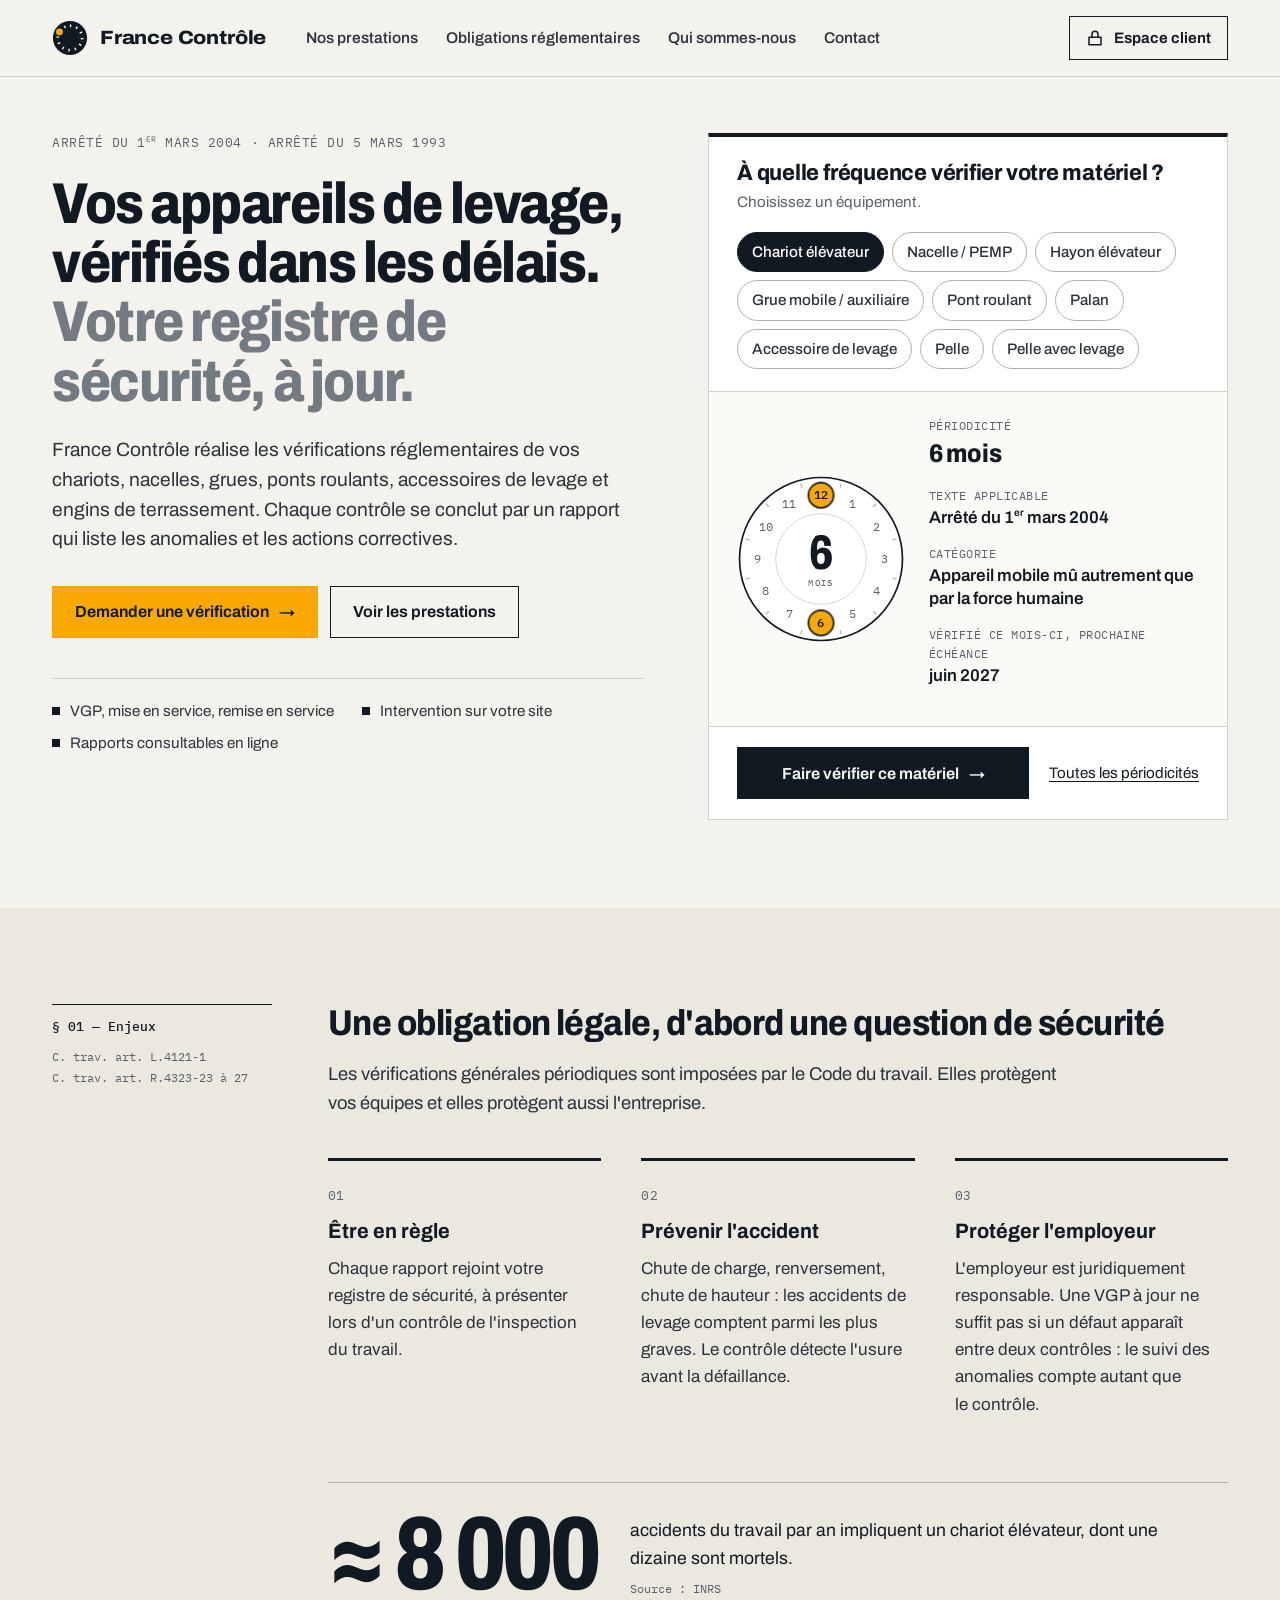
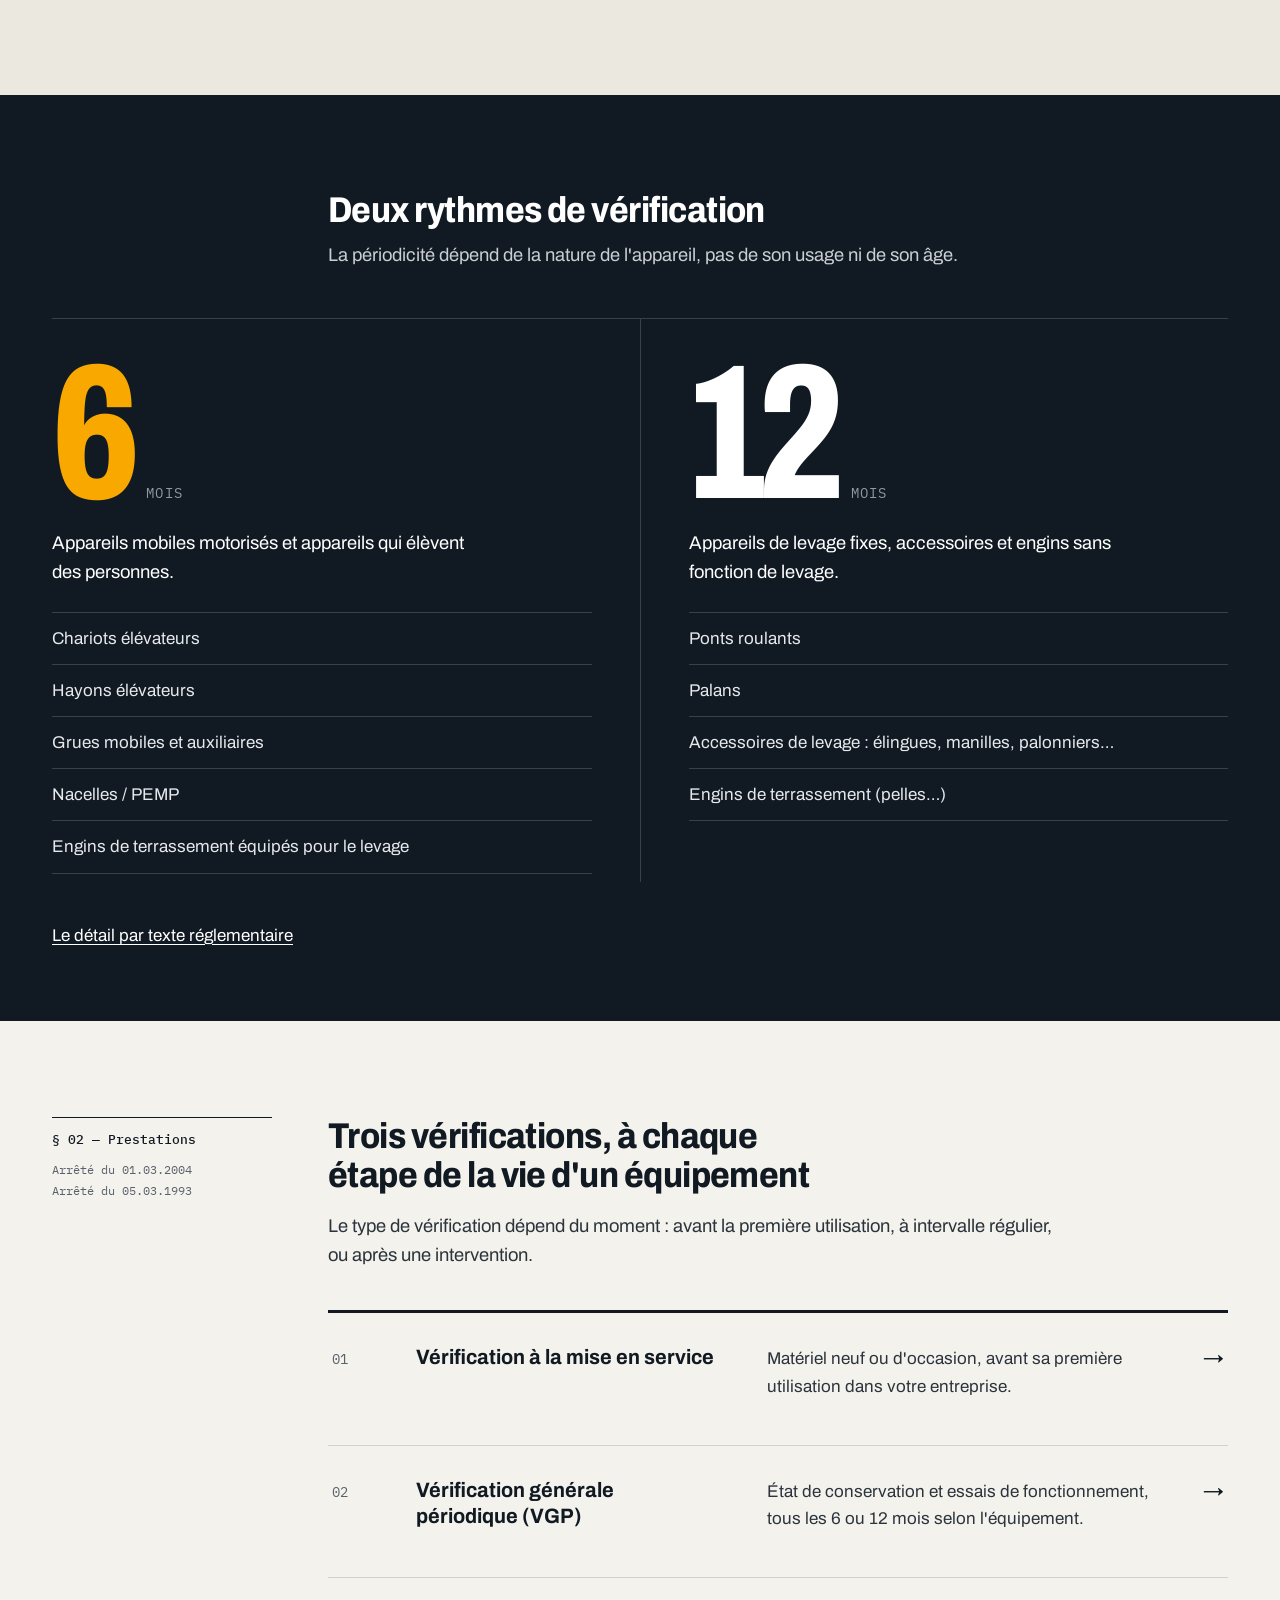
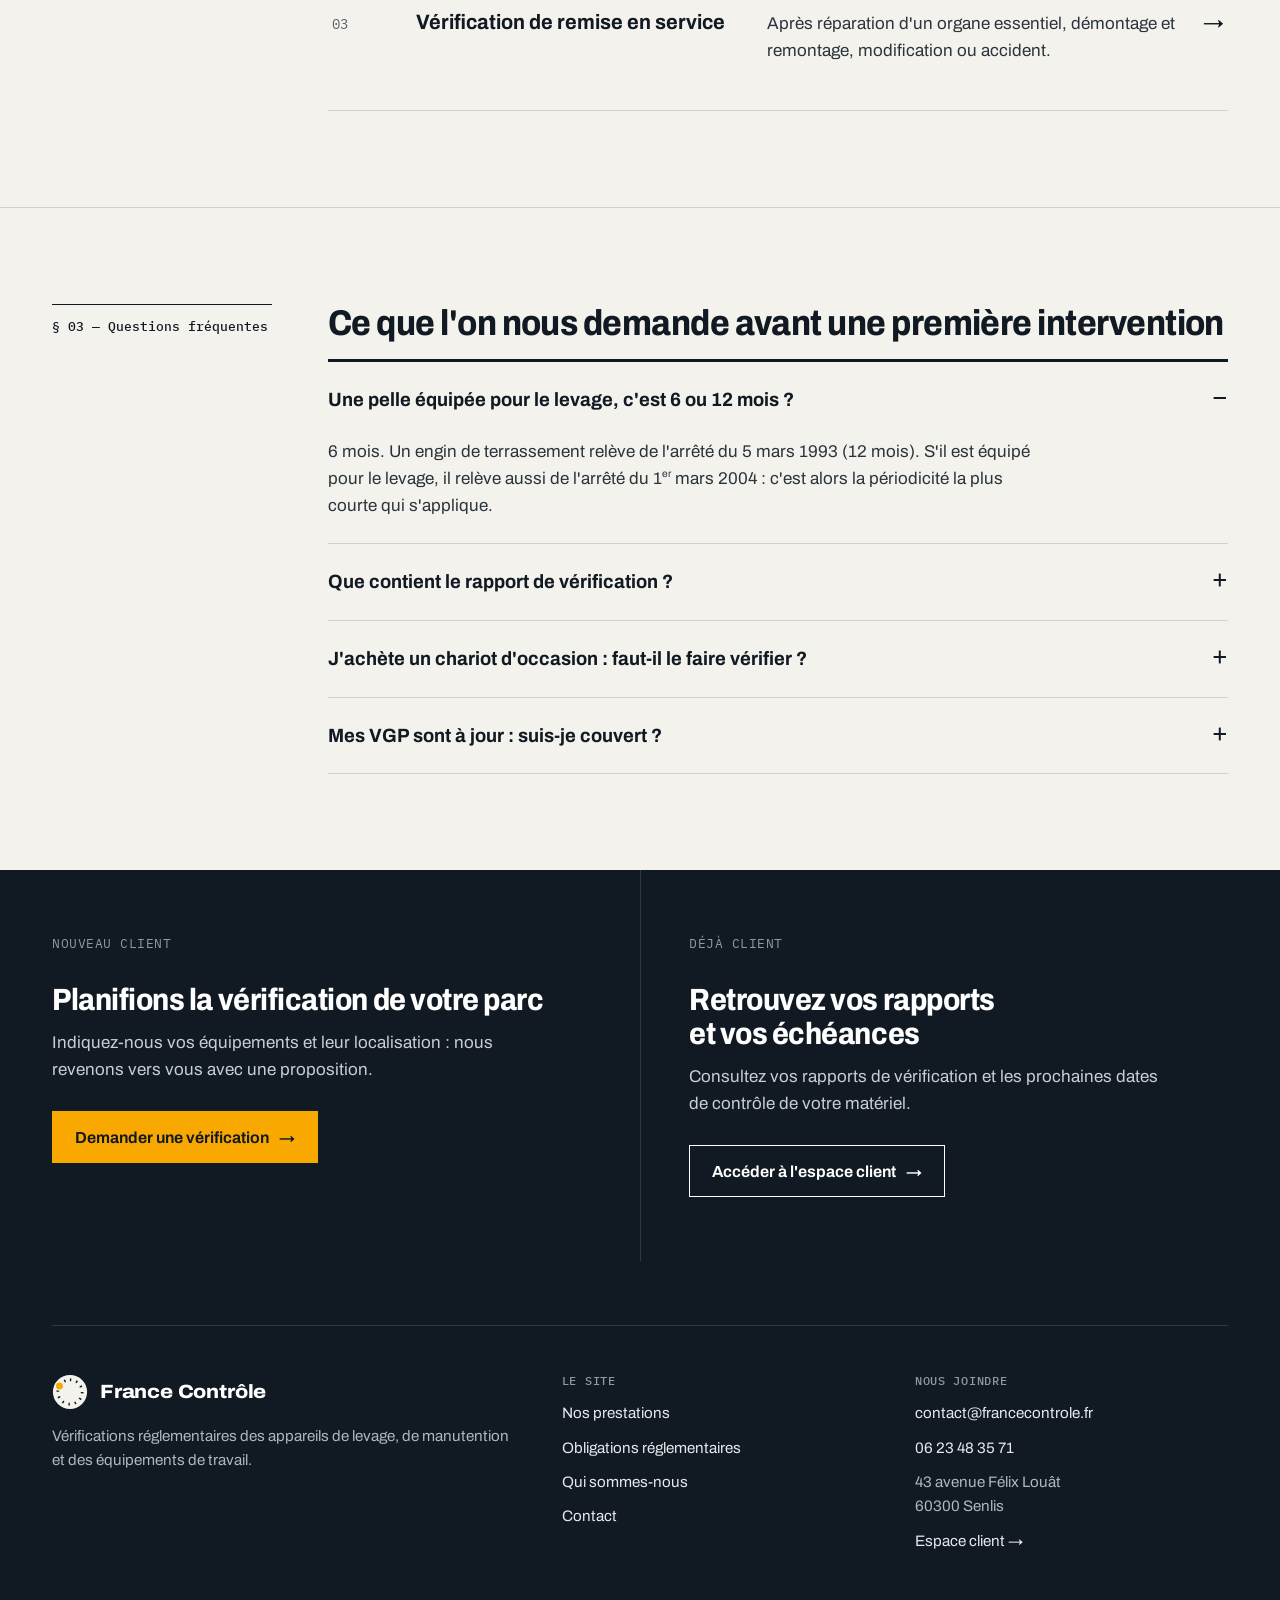
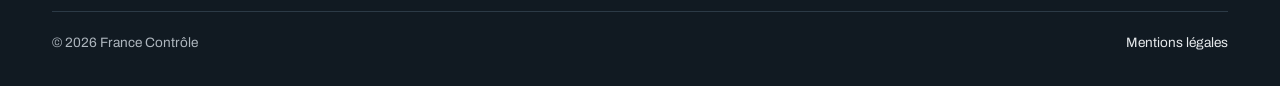
==== commit 5fc9ba75: "Mentions légales complètes, section RGPD, adresse du siège Co-Authored-By: Claude Opus 5.5 <noreply@" ====
--- a/index.html
+++ b/index.html
@@ -262,7 +262,7 @@
           <ul>
             <li><a href="mailto:contact@francecontrole.fr">contact@francecontrole.fr</a></li>
             <li><a href="tel:+33623483571">06 23 48 35 71</a></li>
-            <li>43 avenue Félix Louat<br>60300 Senlis</li>
+            <li>43 avenue Félix Louât<br>60300 Senlis</li>
             <li><a href="https://app.francecontrole.fr">Espace client →</a></li>
           </ul>
         </div>
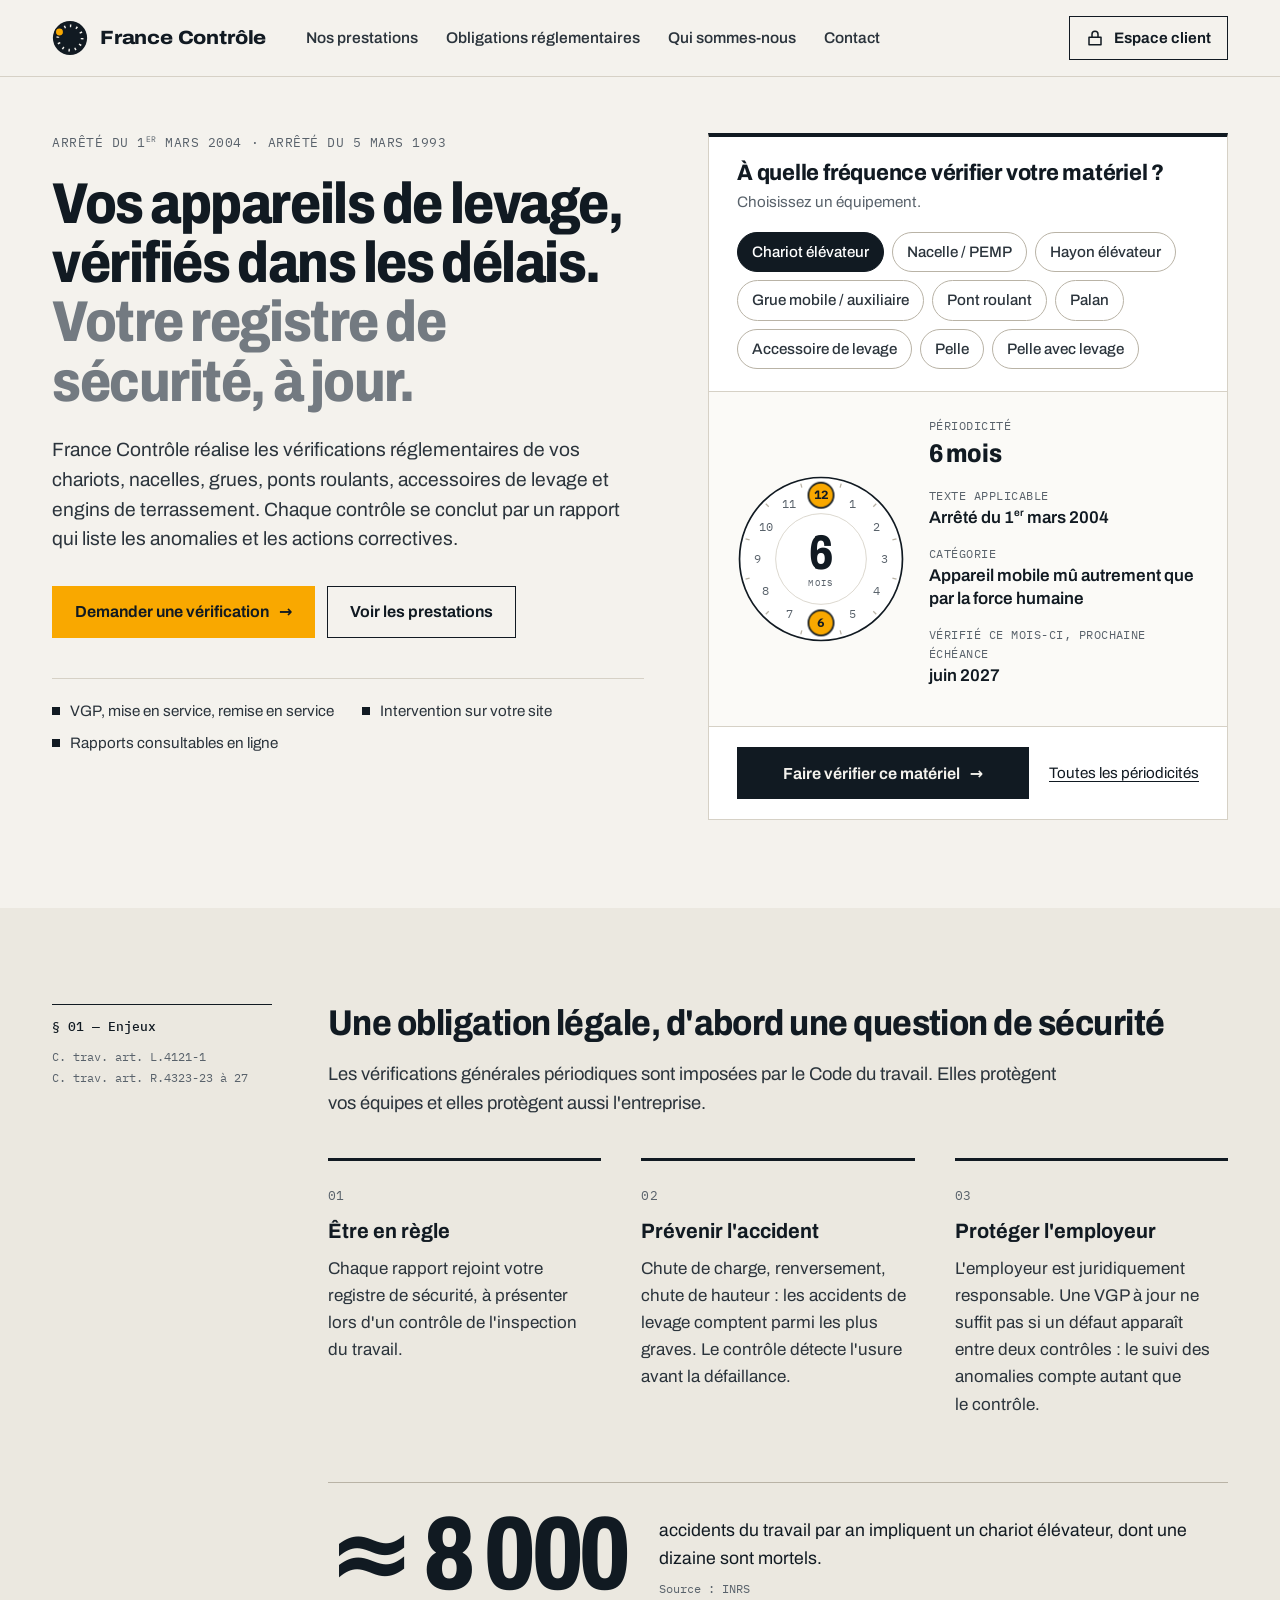
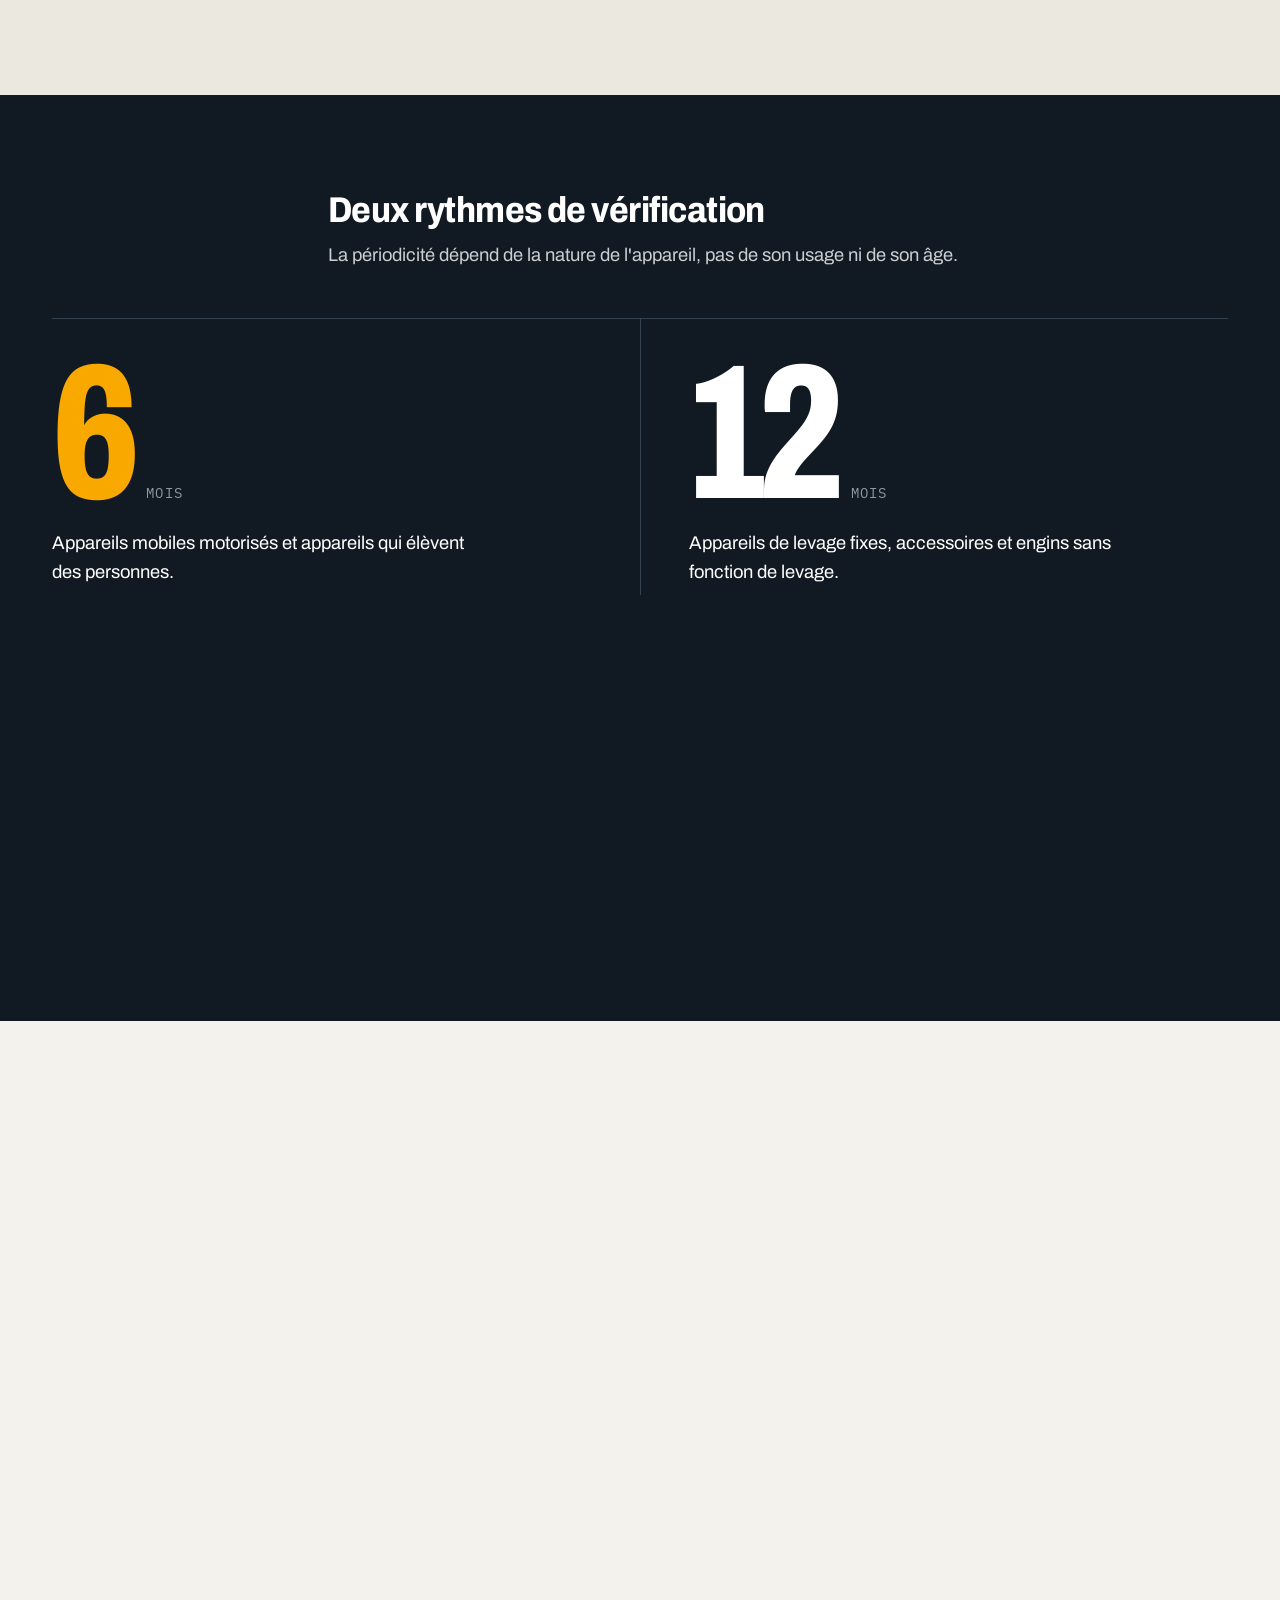
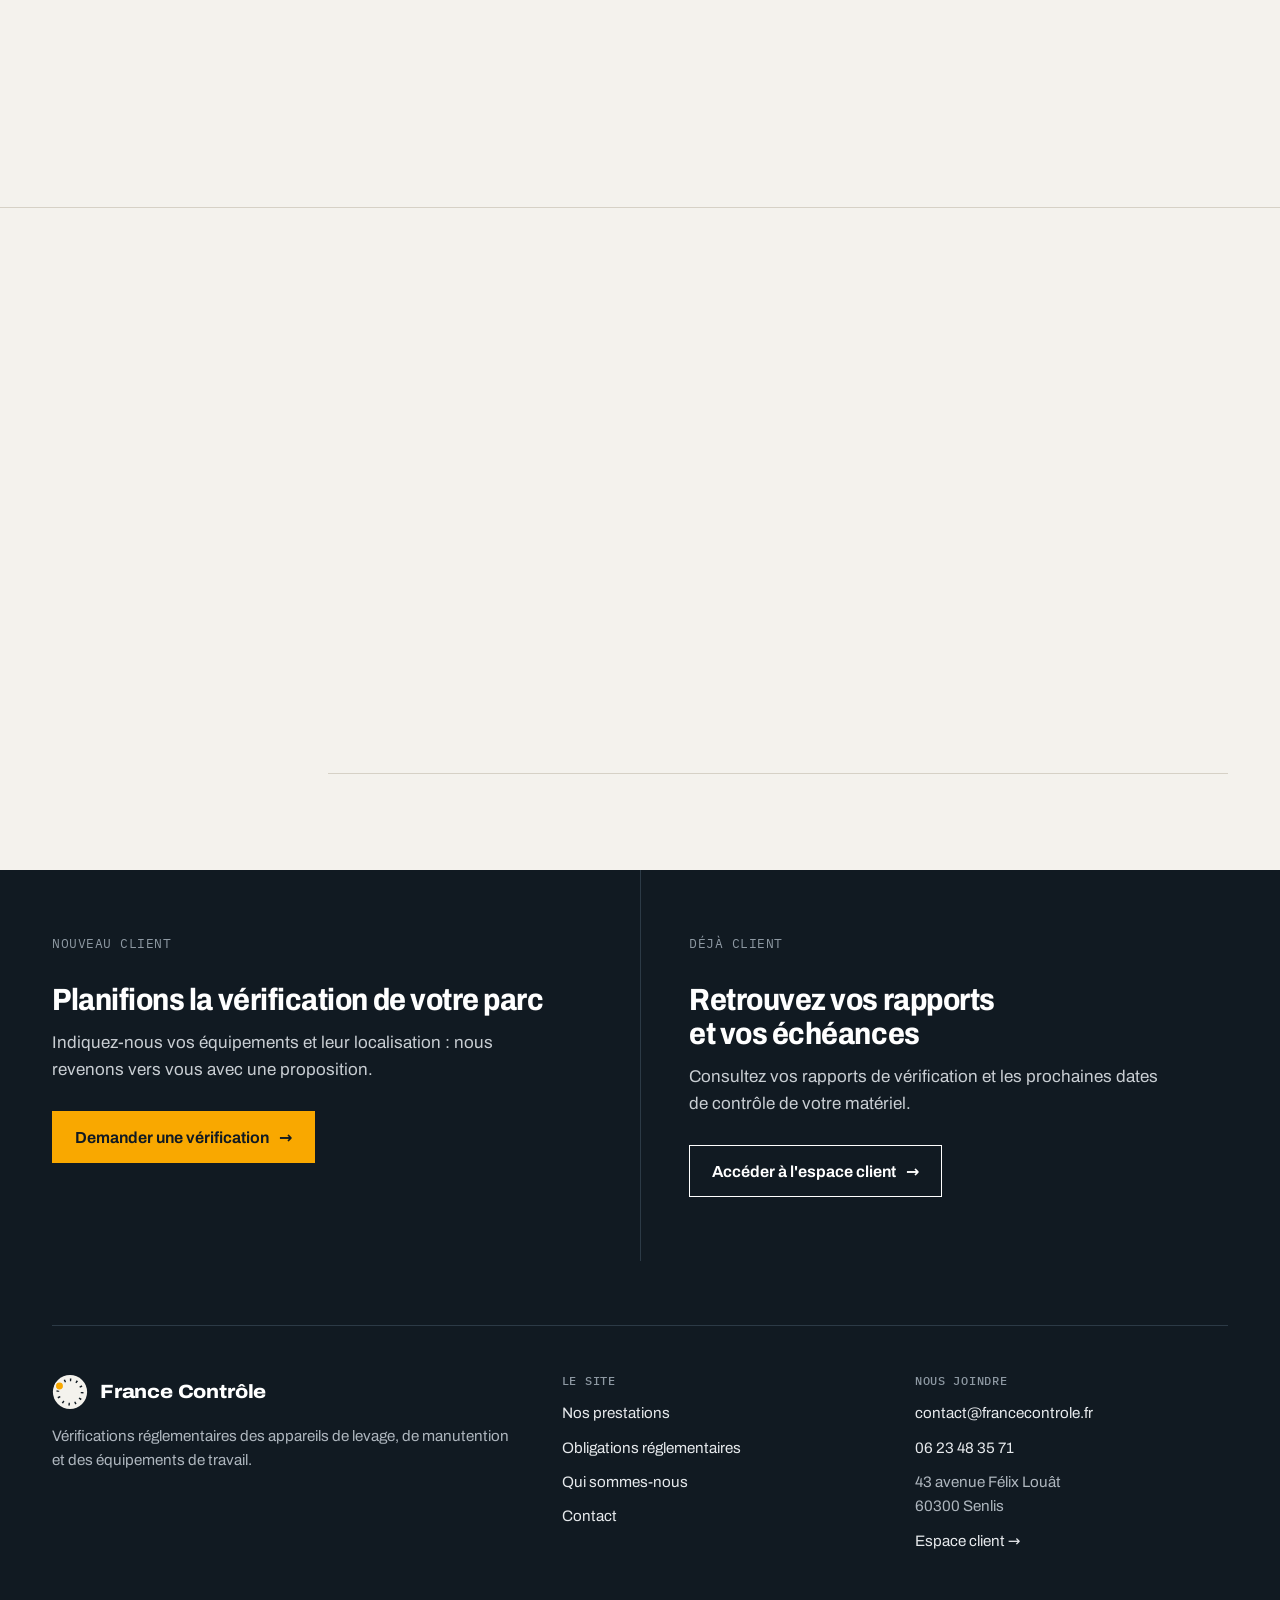
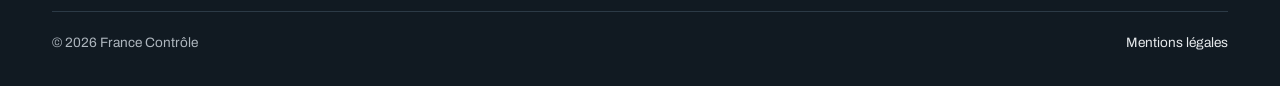
==== commit c48ed8f2: "Polices hébergées sur le site, suppression de Google Fonts Archivo (variable) et IBM Plex Mono en WO" ====
--- a/index.html
+++ b/index.html
@@ -5,12 +5,8 @@
   <meta name="viewport" content="width=device-width, initial-scale=1">
   <title>France Contrôle — Vérifications réglementaires des appareils de levage</title>
   <meta name="description" content="Chariots, nacelles, grues, ponts roulants, accessoires, engins de terrassement : France Contrôle réalise vos vérifications réglementaires (VGP, mise en service, remise en service) selon les arrêtés du 1er mars 2004 et du 5 mars 1993.">
-  <!-- Préversion : retirer cette balise (et robots.txt) à la mise en ligne définitive -->
-  <meta name="robots" content="noindex">
   <link rel="icon" href="assets/img/favicon.svg" type="image/svg+xml">
-  <link rel="preconnect" href="https://fonts.googleapis.com">
-  <link rel="preconnect" href="https://fonts.gstatic.com" crossorigin>
-  <link rel="stylesheet" href="https://fonts.googleapis.com/css2?family=Archivo:wdth,wght@62..125,400..900&family=IBM+Plex+Mono:wght@400;500&display=swap">
+  <link rel="preload" href="assets/fonts/archivo-variable-latin.woff2" as="font" type="font/woff2" crossorigin>
   <link rel="stylesheet" href="assets/css/style.css">
   <script>document.documentElement.classList.replace("no-js", "js");</script>
 </head>
--- a/assets/css/style.css
+++ b/assets/css/style.css
@@ -3,6 +3,69 @@
    Parti pris : papier + encre + jaune signal. Filets plutôt que cartes.
    Colonne de marge pour les références réglementaires. Macaron de VGP.
    ========================================================================== */
+
+/* ---------- Polices hébergées sur le site (licence SIL OFL, voir assets/fonts) ---------- */
+/* Archivo — latin-ext */
+@font-face {
+  font-family: "Archivo";
+  font-style: normal;
+  font-weight: 400 900;
+  font-stretch: 62% 125%;
+  font-display: swap;
+  src: url("../fonts/archivo-variable-latin-ext.woff2") format("woff2");
+  unicode-range: U+0100-02BA, U+02BD-02C5, U+02C7-02CC, U+02CE-02D7, U+02DD-02FF, U+0304, U+0308, U+0329, U+1D00-1DBF, U+1E00-1E9F, U+1EF2-1EFF, U+2020, U+20A0-20AB, U+20AD-20C4, U+2113, U+2C60-2C7F, U+A720-A7FF;
+}
+
+/* Archivo — latin */
+@font-face {
+  font-family: "Archivo";
+  font-style: normal;
+  font-weight: 400 900;
+  font-stretch: 62% 125%;
+  font-display: swap;
+  src: url("../fonts/archivo-variable-latin.woff2") format("woff2");
+  unicode-range: U+0000-00FF, U+0131, U+0152-0153, U+02BB-02BC, U+02C6, U+02DA, U+02DC, U+0304, U+0308, U+0329, U+2000-206F, U+20AC, U+2122, U+2191, U+2193, U+2212, U+2215, U+FEFF, U+FFFD;
+}
+
+/* IBM Plex Mono — latin-ext */
+@font-face {
+  font-family: "IBM Plex Mono";
+  font-style: normal;
+  font-weight: 400;
+  font-display: swap;
+  src: url("../fonts/ibm-plex-mono-400-latin-ext.woff2") format("woff2");
+  unicode-range: U+0100-02BA, U+02BD-02C5, U+02C7-02CC, U+02CE-02D7, U+02DD-02FF, U+0304, U+0308, U+0329, U+1D00-1DBF, U+1E00-1E9F, U+1EF2-1EFF, U+2020, U+20A0-20AB, U+20AD-20C4, U+2113, U+2C60-2C7F, U+A720-A7FF;
+}
+
+/* IBM Plex Mono — latin */
+@font-face {
+  font-family: "IBM Plex Mono";
+  font-style: normal;
+  font-weight: 400;
+  font-display: swap;
+  src: url("../fonts/ibm-plex-mono-400-latin.woff2") format("woff2");
+  unicode-range: U+0000-00FF, U+0131, U+0152-0153, U+02BB-02BC, U+02C6, U+02DA, U+02DC, U+0304, U+0308, U+0329, U+2000-206F, U+20AC, U+2122, U+2191, U+2193, U+2212, U+2215, U+FEFF, U+FFFD;
+}
+
+/* IBM Plex Mono — latin-ext */
+@font-face {
+  font-family: "IBM Plex Mono";
+  font-style: normal;
+  font-weight: 500;
+  font-display: swap;
+  src: url("../fonts/ibm-plex-mono-500-latin-ext.woff2") format("woff2");
+  unicode-range: U+0100-02BA, U+02BD-02C5, U+02C7-02CC, U+02CE-02D7, U+02DD-02FF, U+0304, U+0308, U+0329, U+1D00-1DBF, U+1E00-1E9F, U+1EF2-1EFF, U+2020, U+20A0-20AB, U+20AD-20C4, U+2113, U+2C60-2C7F, U+A720-A7FF;
+}
+
+/* IBM Plex Mono — latin */
+@font-face {
+  font-family: "IBM Plex Mono";
+  font-style: normal;
+  font-weight: 500;
+  font-display: swap;
+  src: url("../fonts/ibm-plex-mono-500-latin.woff2") format("woff2");
+  unicode-range: U+0000-00FF, U+0131, U+0152-0153, U+02BB-02BC, U+02C6, U+02DA, U+02DC, U+0304, U+0308, U+0329, U+2000-206F, U+20AC, U+2122, U+2191, U+2193, U+2212, U+2215, U+FEFF, U+FFFD;
+}
 
 :root {
   --paper: #f4f2ed;
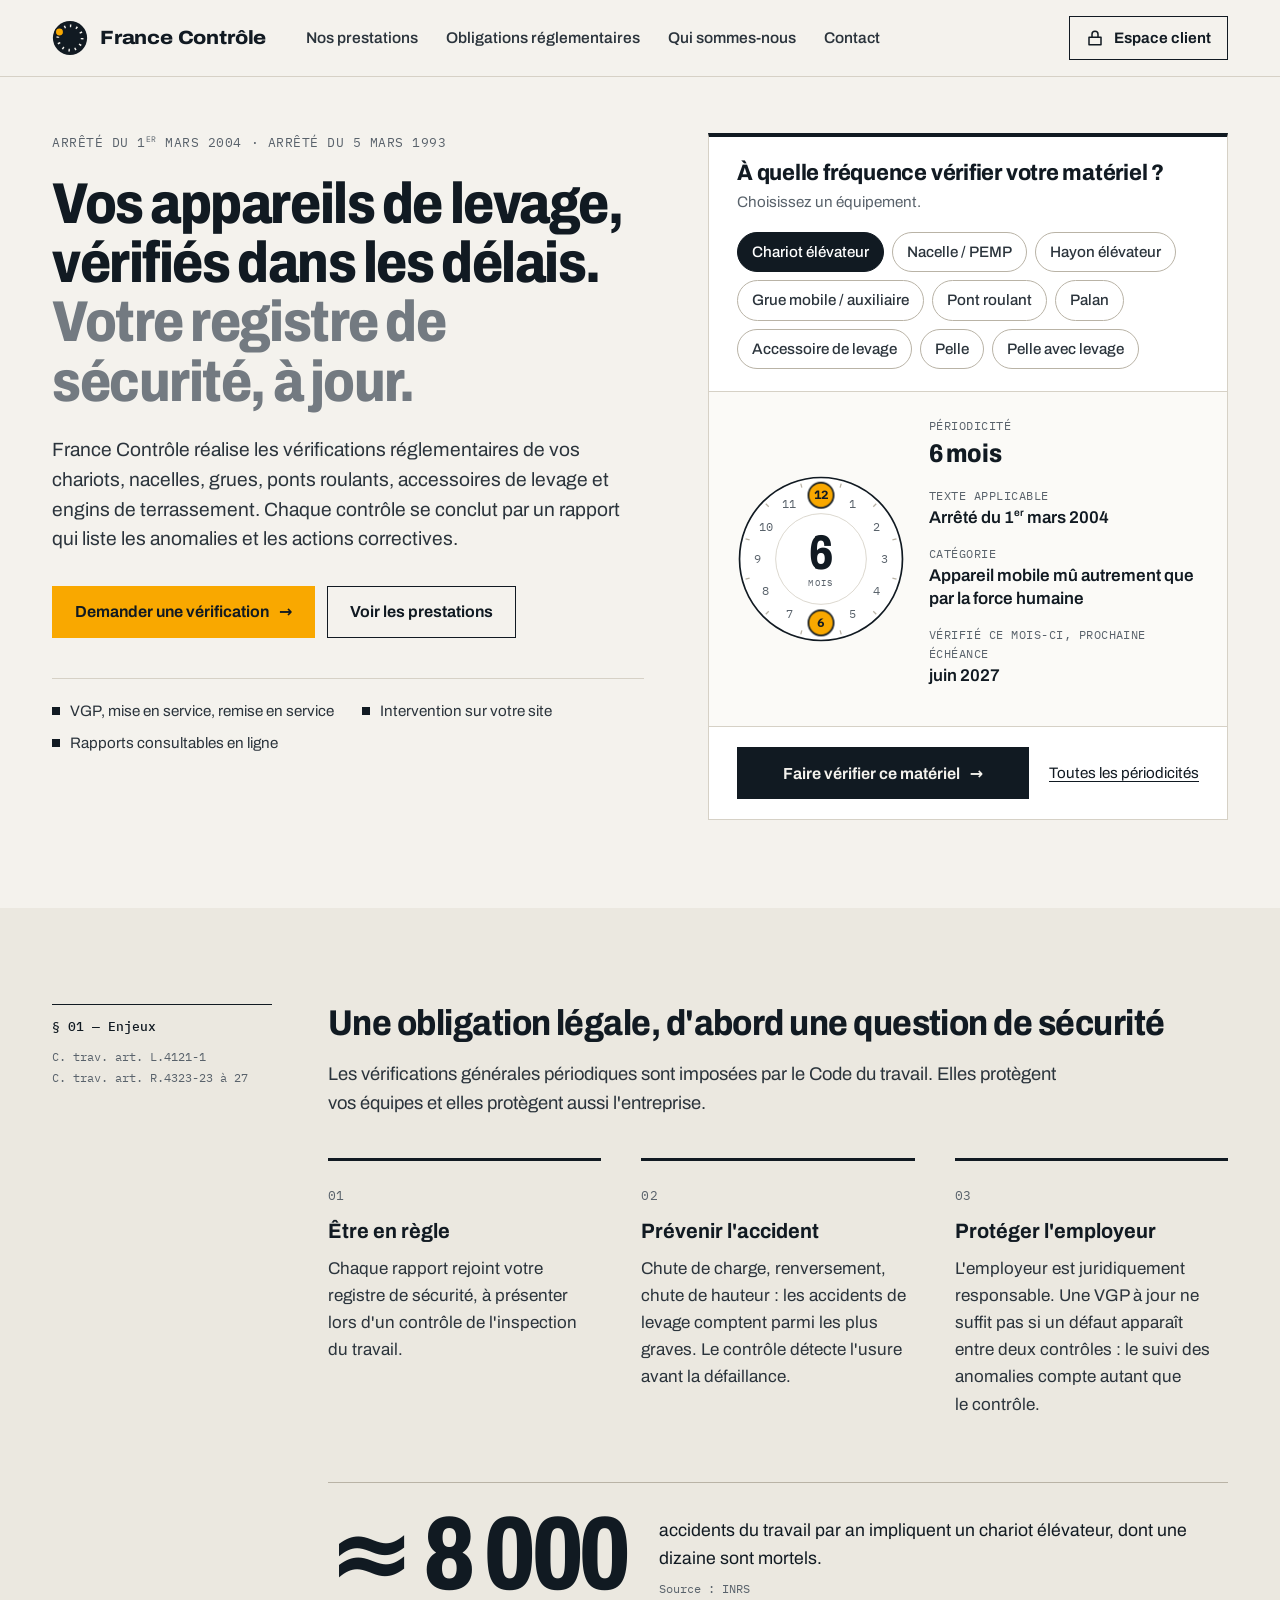
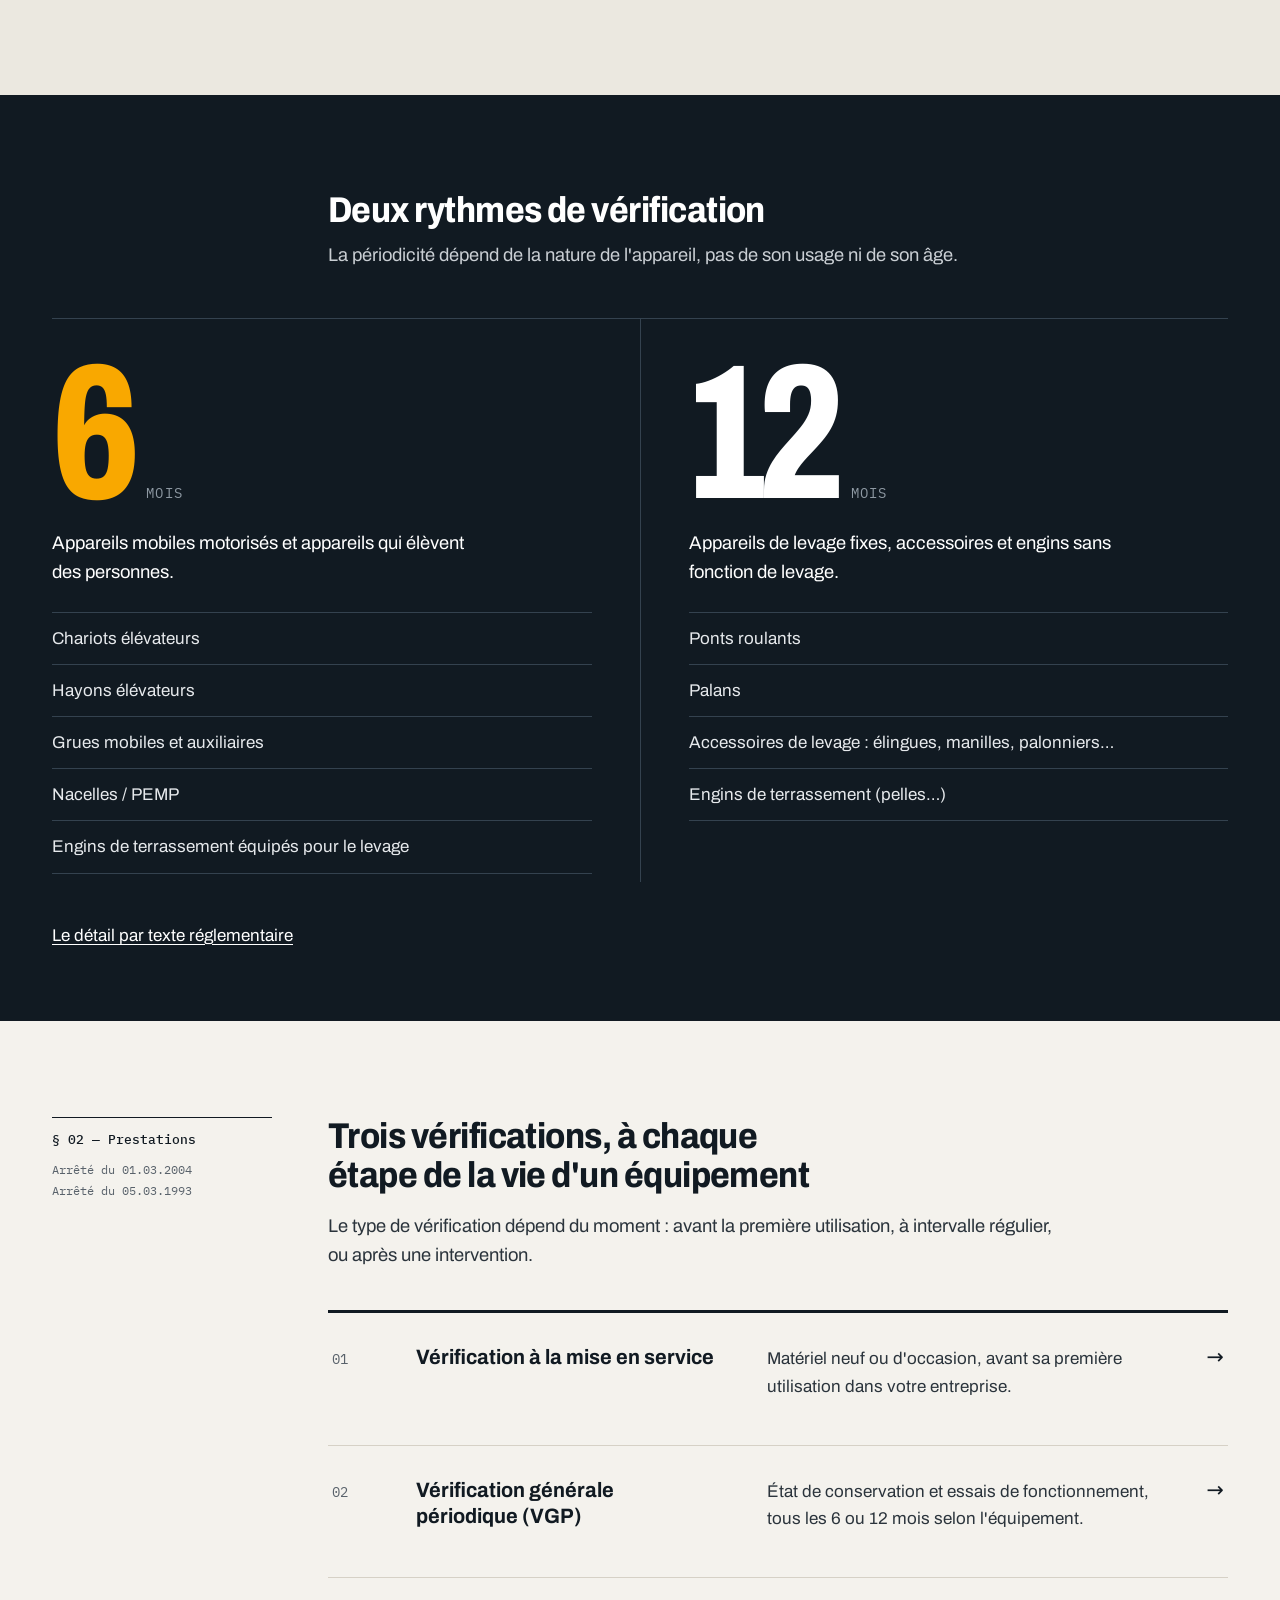
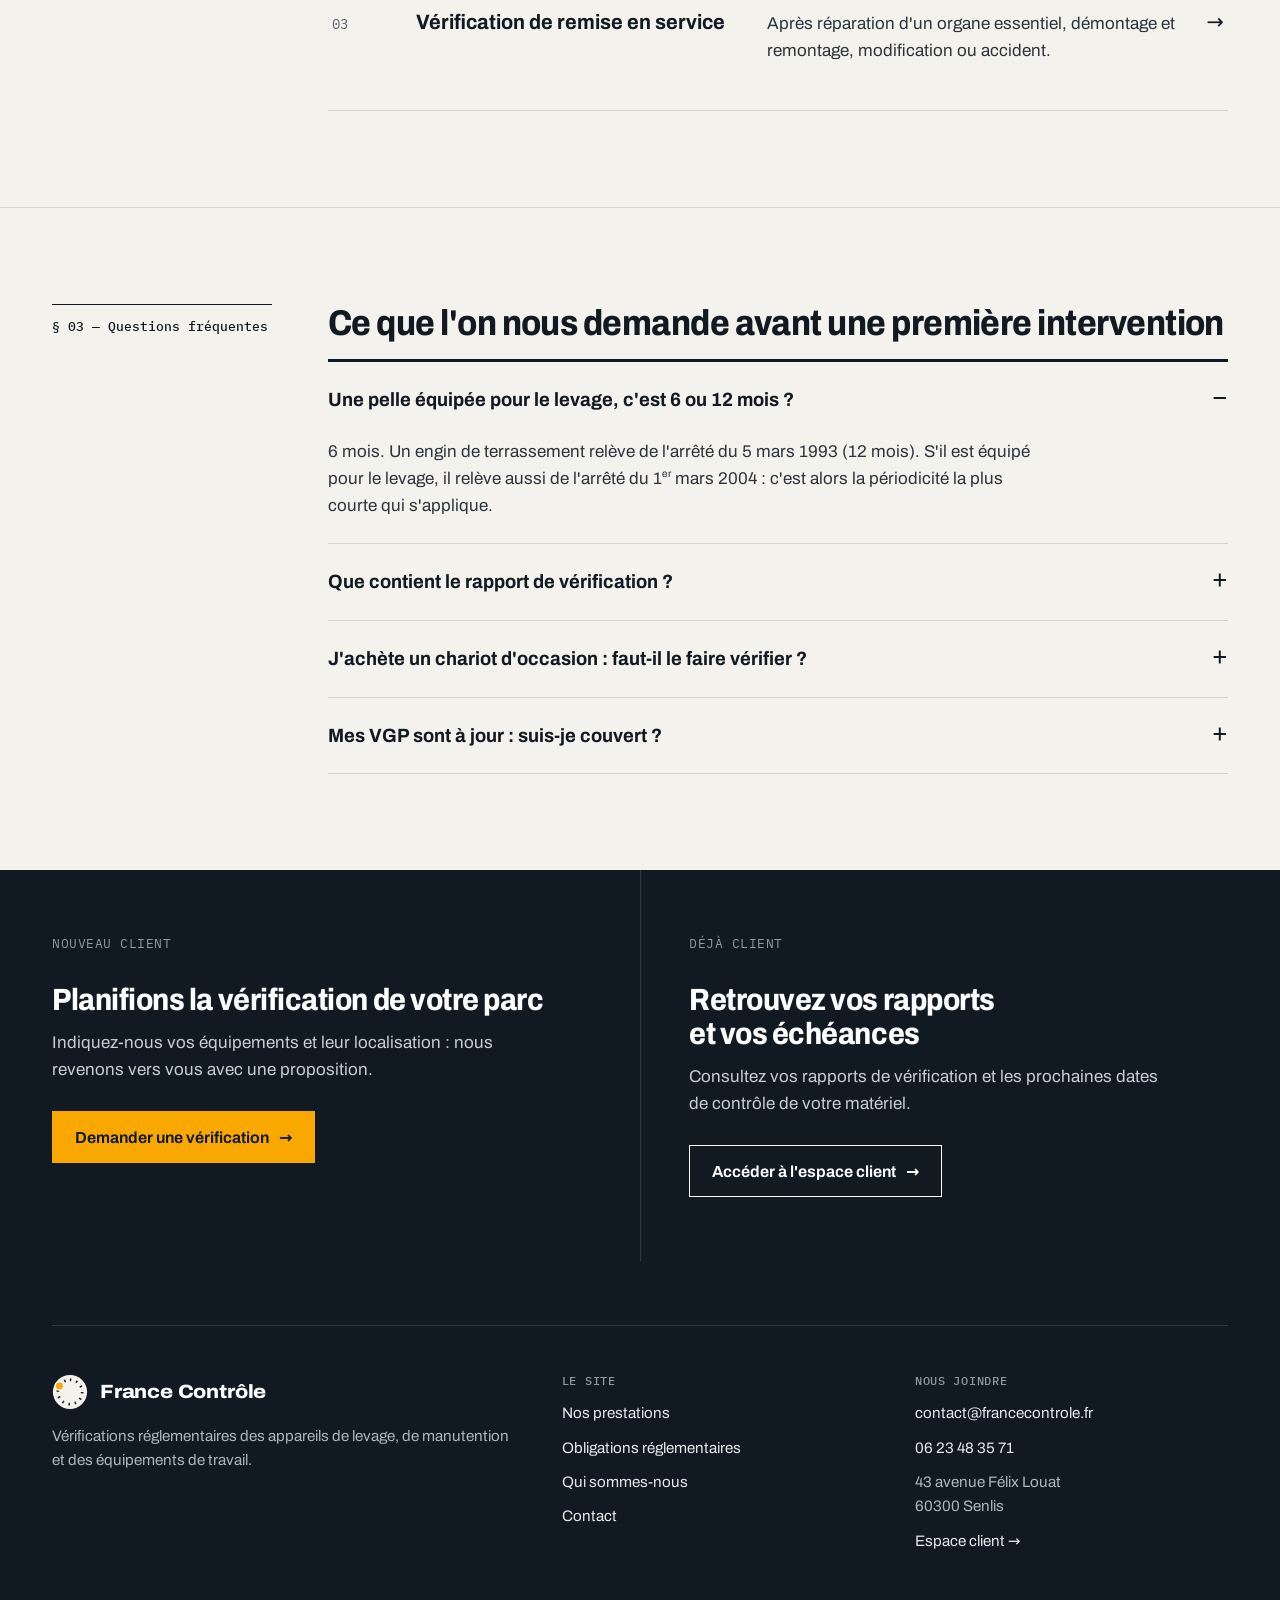
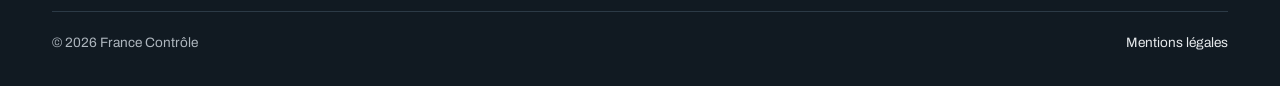
==== commit 9ff8c87e: "Adresse : avenue Félix Louat (sans accent) Co-Authored-By: Claude Opus 5.5 <noreply@anthropic.com>" ====
--- a/index.html
+++ b/index.html
@@ -258,7 +258,7 @@
           <ul>
             <li><a href="mailto:contact@francecontrole.fr">contact@francecontrole.fr</a></li>
             <li><a href="tel:+33623483571">06 23 48 35 71</a></li>
-            <li>43 avenue Félix Louât<br>60300 Senlis</li>
+            <li>43 avenue Félix Louat<br>60300 Senlis</li>
             <li><a href="https://app.francecontrole.fr">Espace client →</a></li>
           </ul>
         </div>
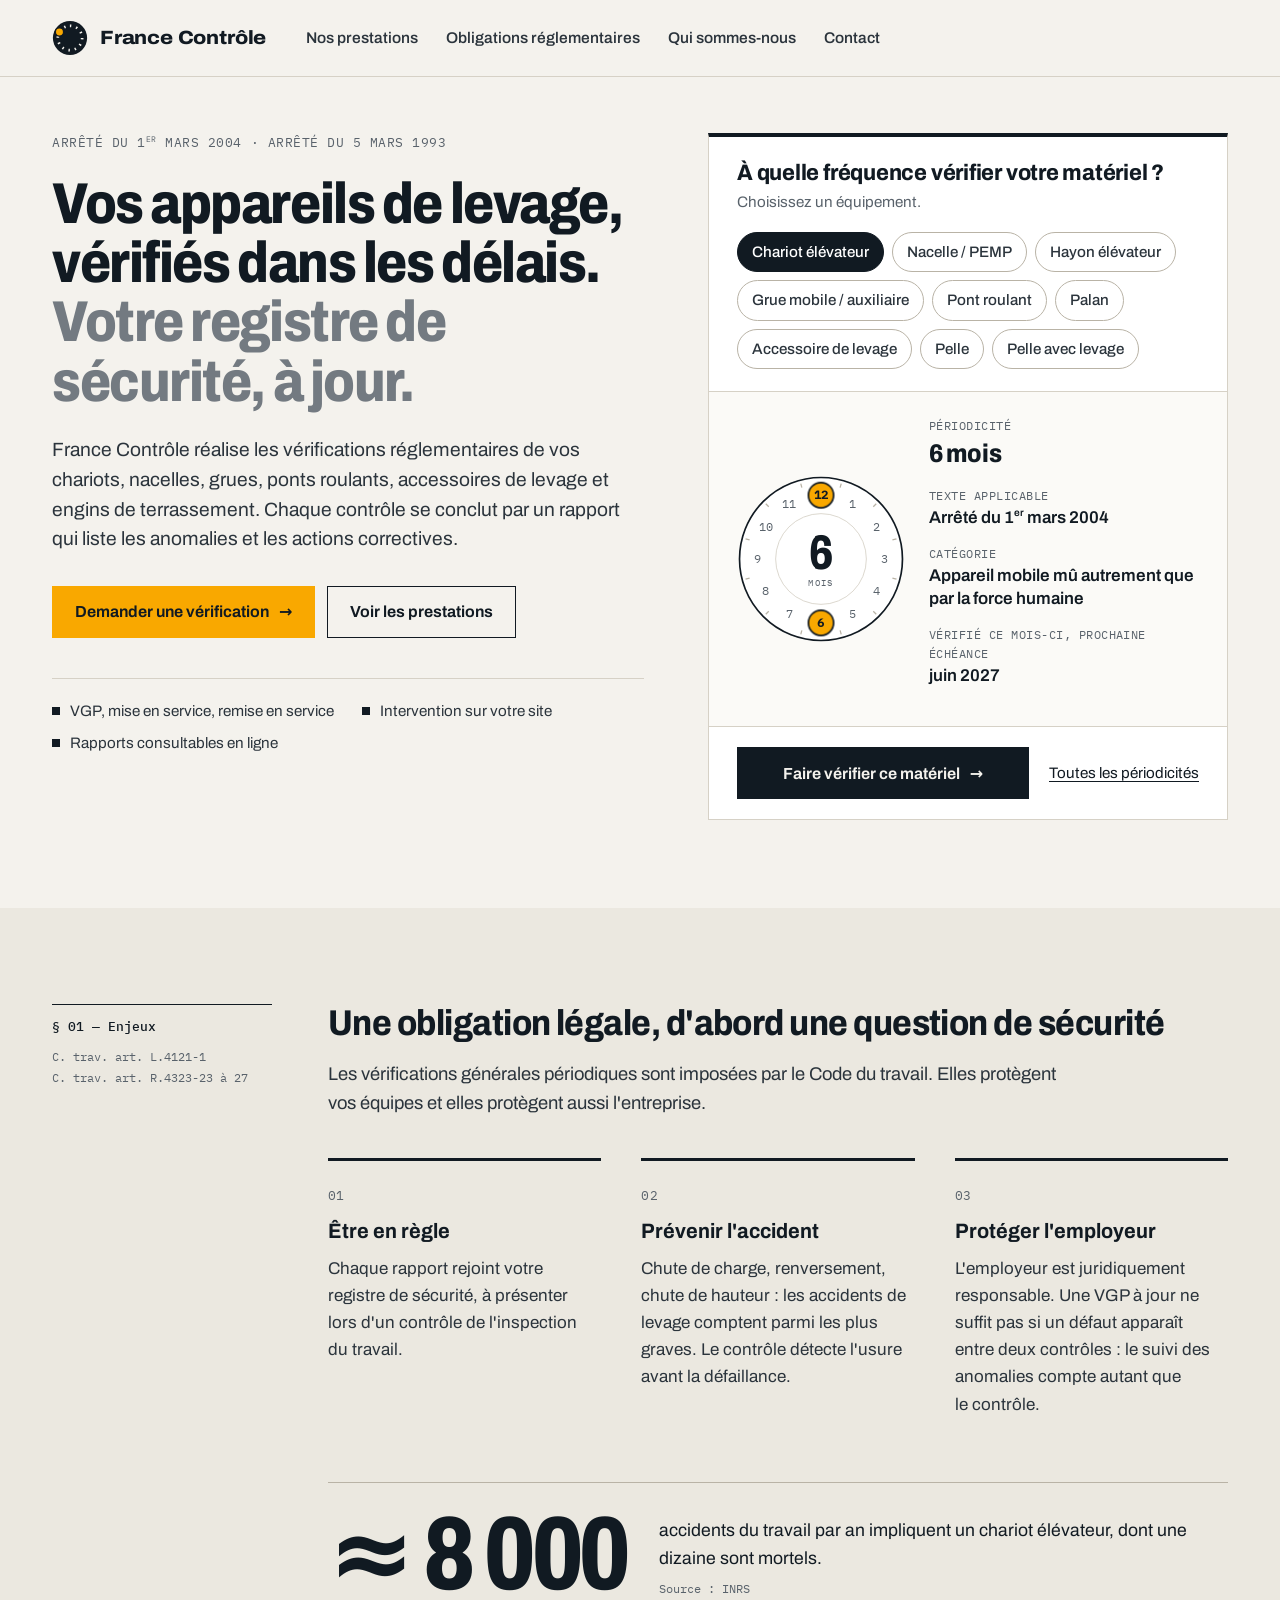
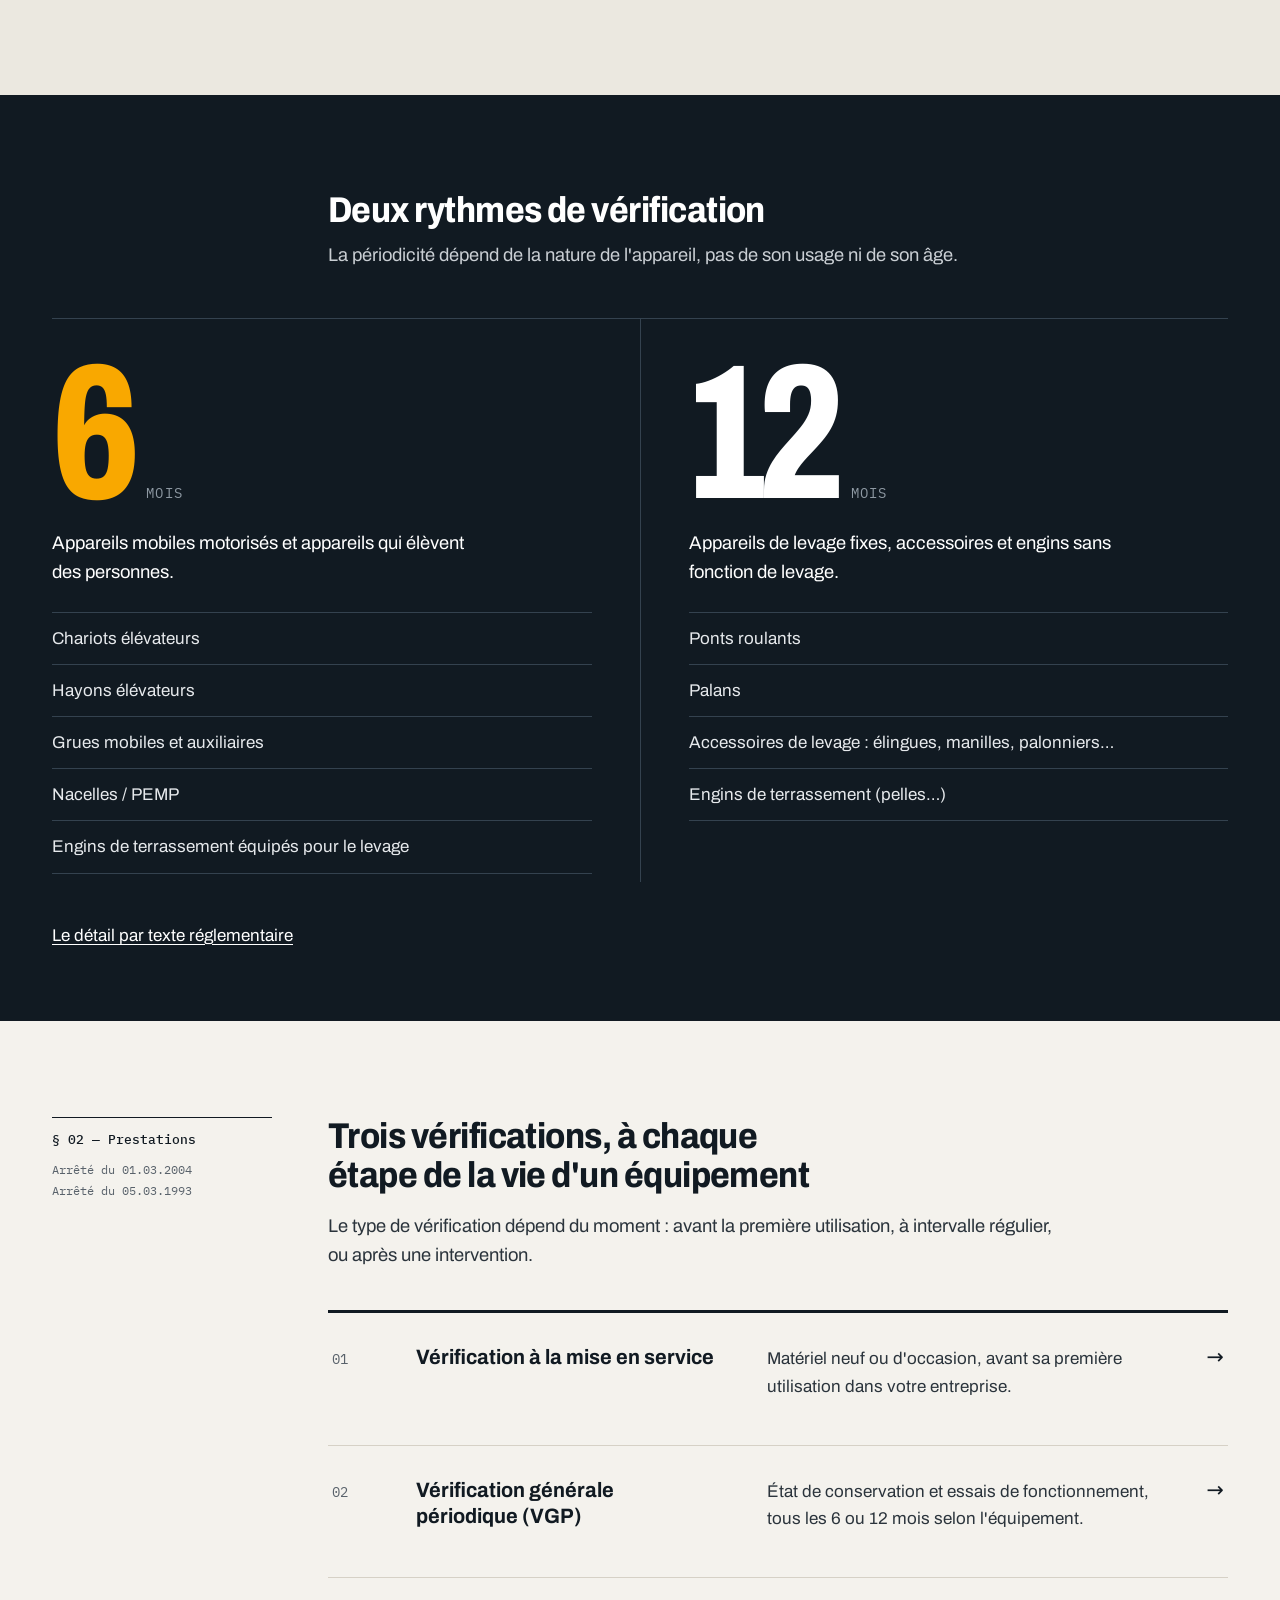
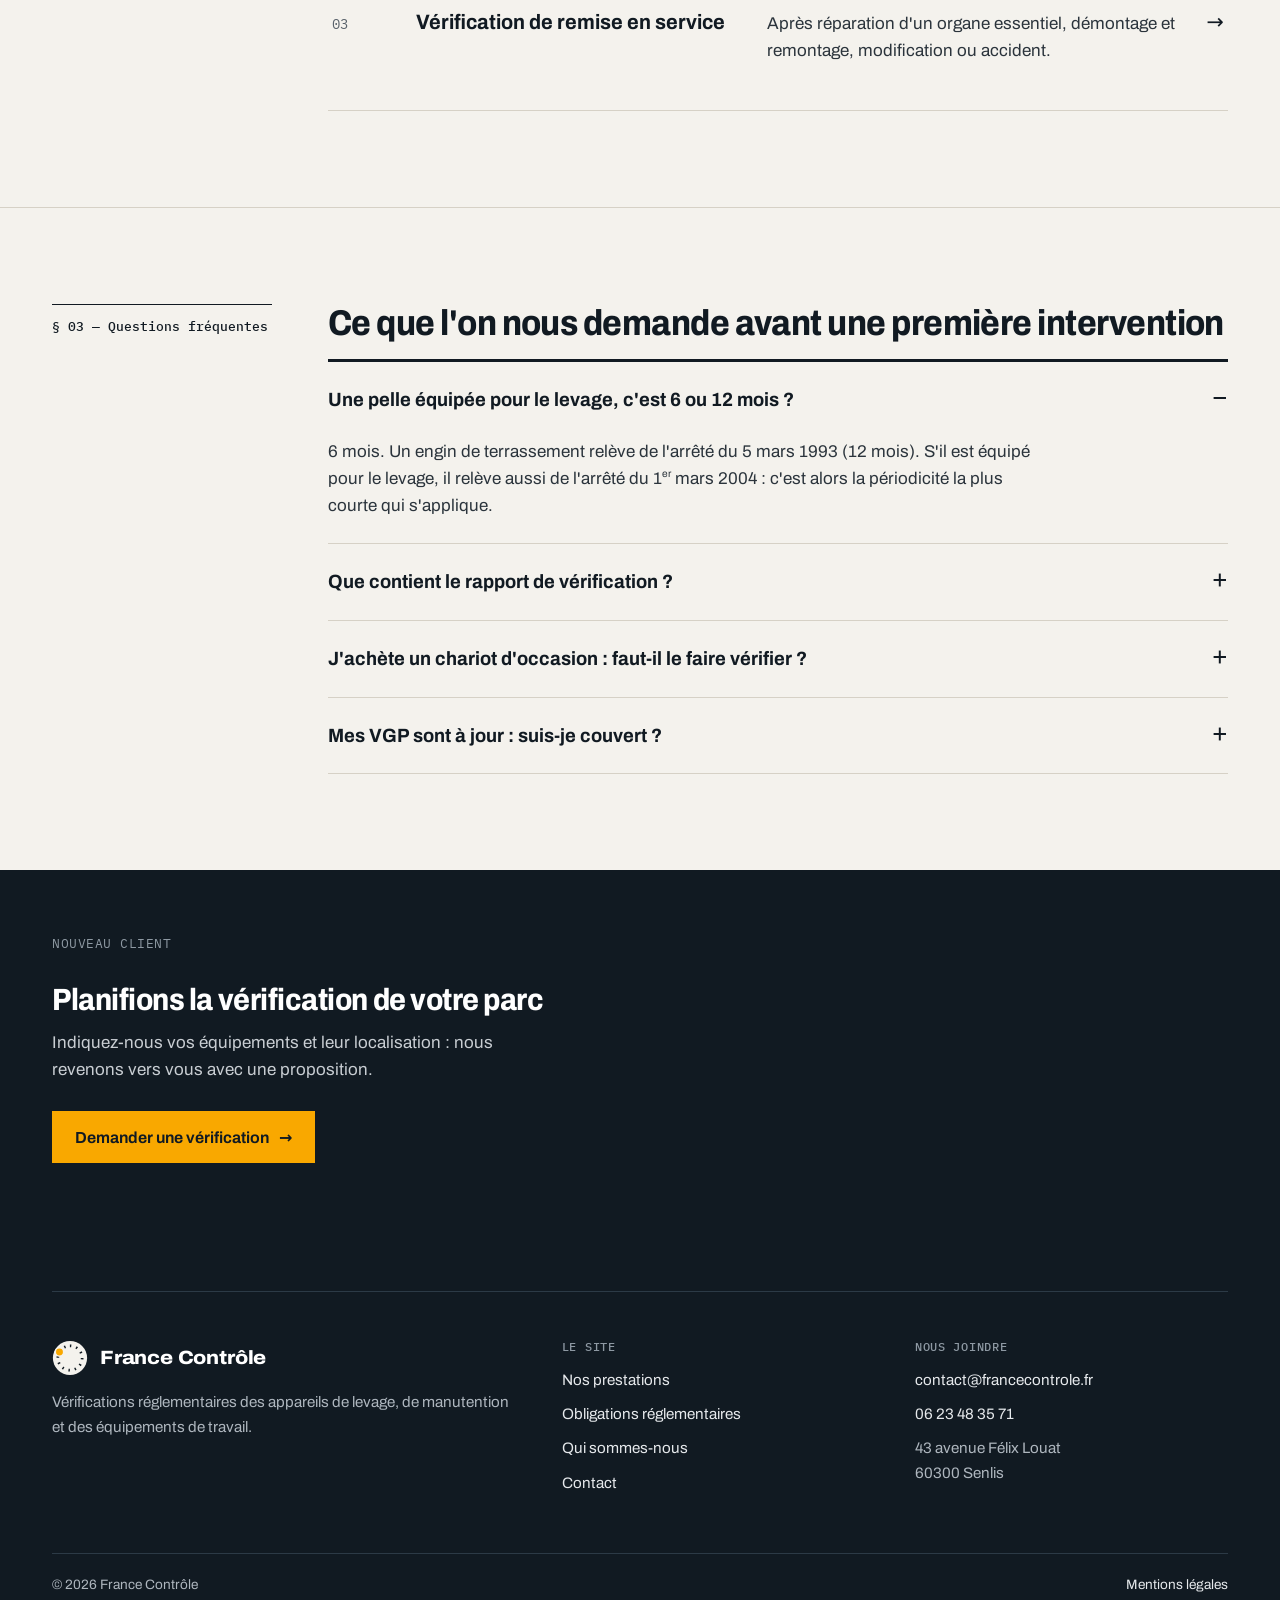
==== commit c3fef8a6: "Espace client masqué en attendant l'ouverture de l'application Tous les accès portent la classe .esp" ====
--- a/index.html
+++ b/index.html
@@ -19,7 +19,7 @@
         <svg viewBox="0 0 40 40" aria-hidden="true"><circle cx="20" cy="20" r="19" fill="#111a22"/><circle cx="20" cy="20" r="13.5" fill="none" stroke="#f4f2ed" stroke-width="3" stroke-dasharray="1.6 5.47" transform="rotate(-90.5 20 20)"/><circle cx="8.3" cy="13.25" r="4.6" fill="#f9a800" stroke="#111a22" stroke-width="1.5"/></svg>
         <span>France Contrôle</span>
       </a>
-      <a class="btn btn-line header-client header-client-mobile" href="https://app.francecontrole.fr">Espace client</a>
+      <a class="btn btn-line header-client header-client-mobile espace-client" href="https://app.francecontrole.fr">Espace client</a>
       <button class="nav-toggle" type="button" aria-expanded="false" aria-controls="site-nav">
         <svg viewBox="0 0 24 24" fill="none" stroke="currentColor" stroke-width="2" stroke-linecap="round" aria-hidden="true"><path d="M4 7h16M4 12h16M4 17h16"/></svg>
         <span>Menu</span>
@@ -31,7 +31,7 @@
           <li><a href="qui-sommes-nous.html">Qui sommes-nous</a></li>
           <li><a href="contact.html">Contact</a></li>
         </ul>
-        <a class="btn btn-line header-client" href="https://app.francecontrole.fr">
+        <a class="btn btn-line header-client espace-client" href="https://app.francecontrole.fr">
           <svg viewBox="0 0 24 24" fill="none" stroke="currentColor" stroke-width="2" stroke-linecap="round" stroke-linejoin="round" aria-hidden="true"><rect x="4" y="11" width="16" height="10"/><path d="M8 11V7a4 4 0 0 1 8 0v4"/></svg>
           Espace client
         </a>
@@ -224,7 +224,7 @@
           <p>Indiquez-nous vos équipements et leur localisation : nous revenons vers vous avec une proposition.</p>
           <a class="btn btn-primary" href="contact.html">Demander une vérification <span class="arrow" aria-hidden="true">→</span></a>
         </div>
-        <div class="path">
+        <div class="path espace-client">
           <p class="kicker">Déjà client</p>
           <h2>Retrouvez vos rapports et vos échéances</h2>
           <p>Consultez vos rapports de vérification et les prochaines dates de contrôle de votre matériel.</p>
@@ -259,7 +259,7 @@
             <li><a href="mailto:contact@francecontrole.fr">contact@francecontrole.fr</a></li>
             <li><a href="tel:+33623483571">06 23 48 35 71</a></li>
             <li>43 avenue Félix Louat<br>60300 Senlis</li>
-            <li><a href="https://app.francecontrole.fr">Espace client →</a></li>
+            <li class="espace-client"><a href="https://app.francecontrole.fr">Espace client →</a></li>
           </ul>
         </div>
       </div>
--- a/assets/css/style.css
+++ b/assets/css/style.css
@@ -626,3 +626,11 @@
   .split-col, .split-col + .split-col { padding: 32px 0 8px; border-left: 0; }
   .split-col + .split-col { border-top: 1px solid #34424f; margin-top: 32px; }
 }
+
+/* ---------- Espace client désactivé ----------
+   L'application n'est pas encore ouverte : tous les accès (en-tête, pied de page,
+   bloc « Déjà client », page Contact) portent la classe .espace-client.
+   Pour réactiver l'Espace client, supprimer ce bloc. */
+.espace-client { display: none !important; }
+.paths-grid { grid-template-columns: 1fr; }
+.path { padding-right: 0; }
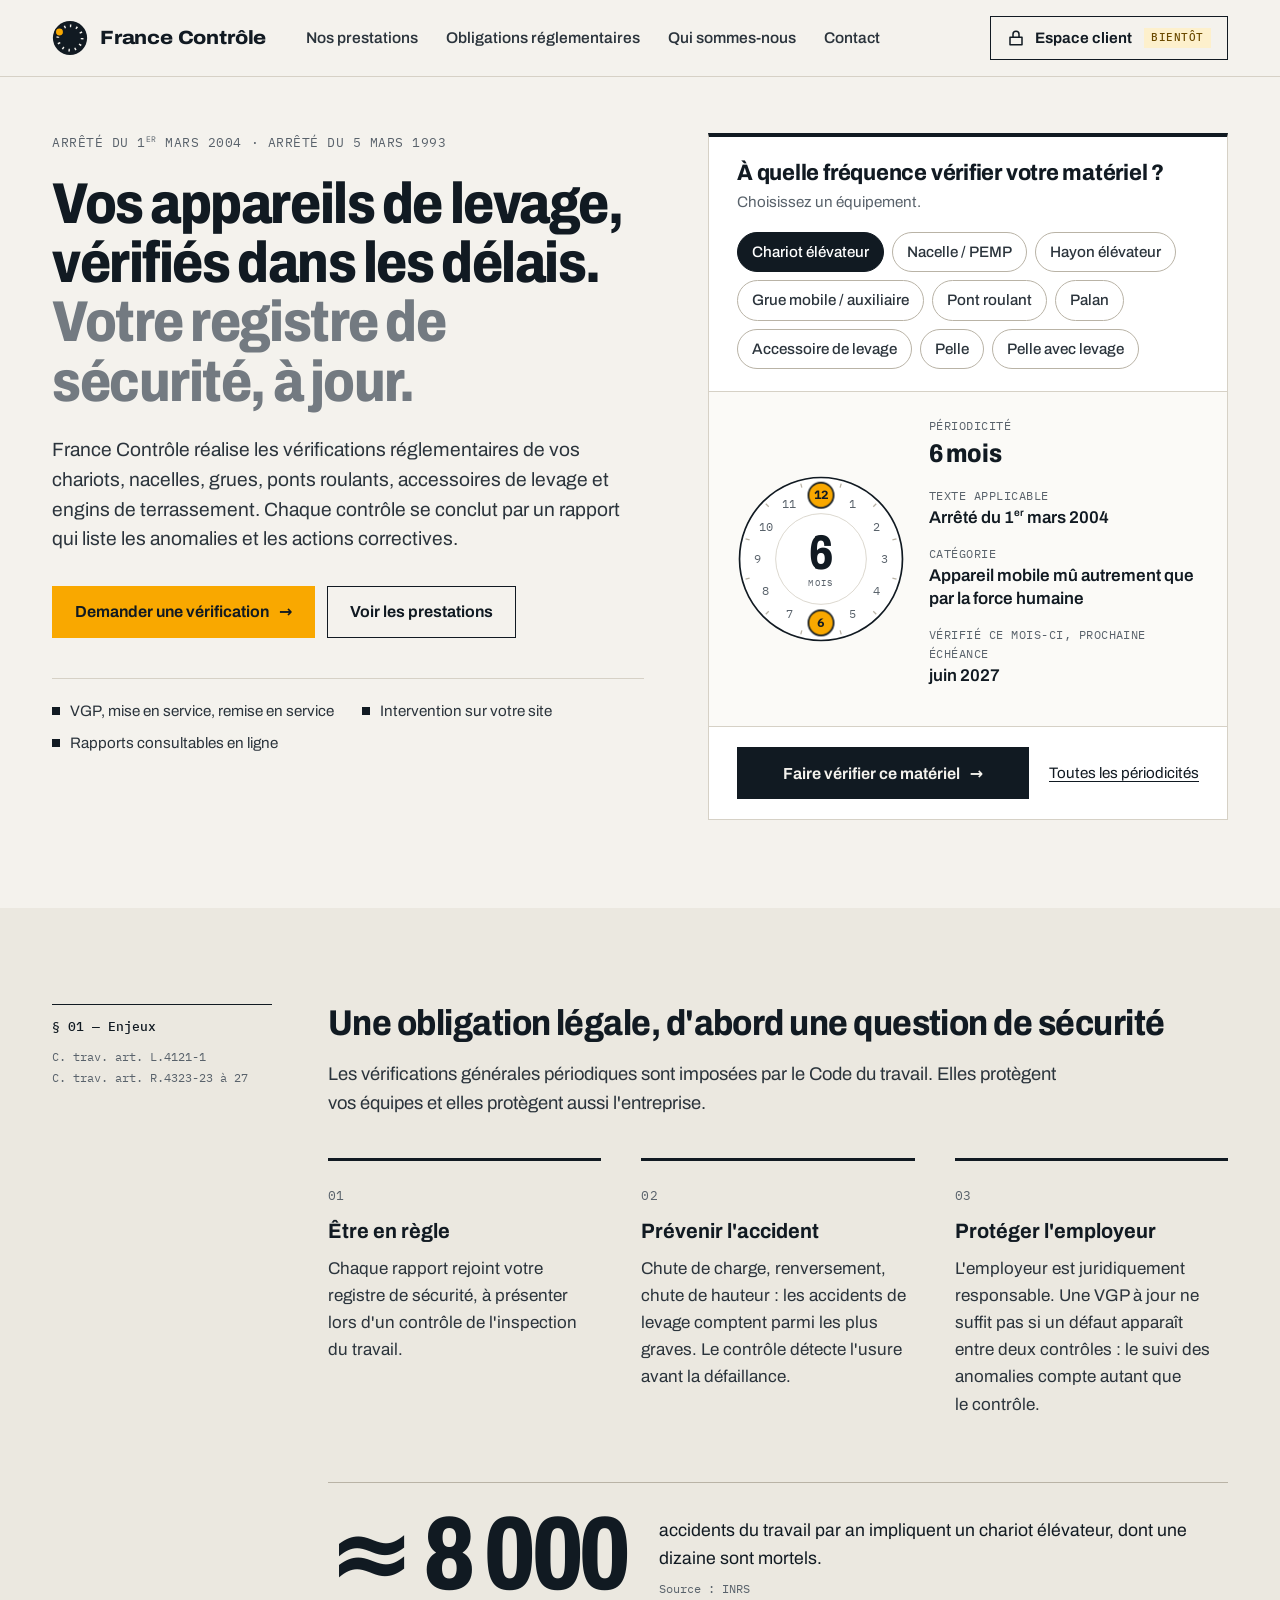
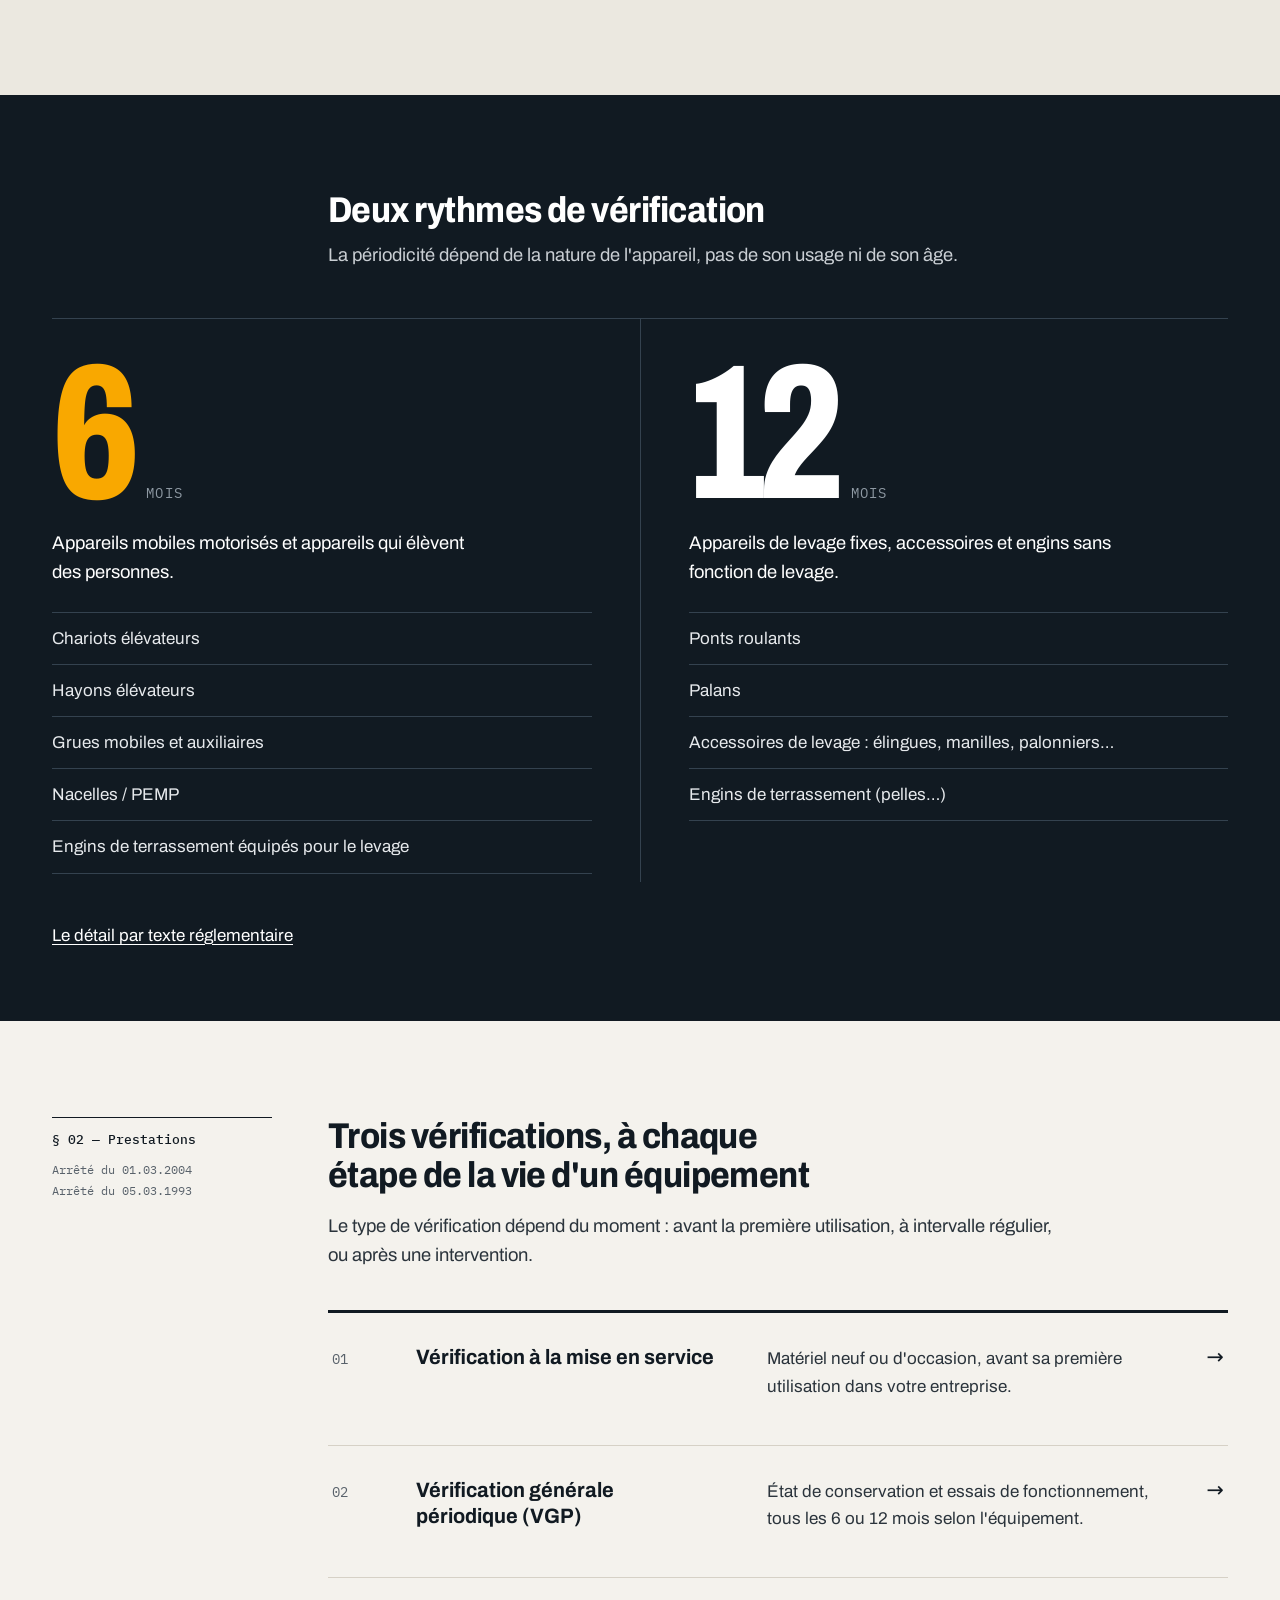
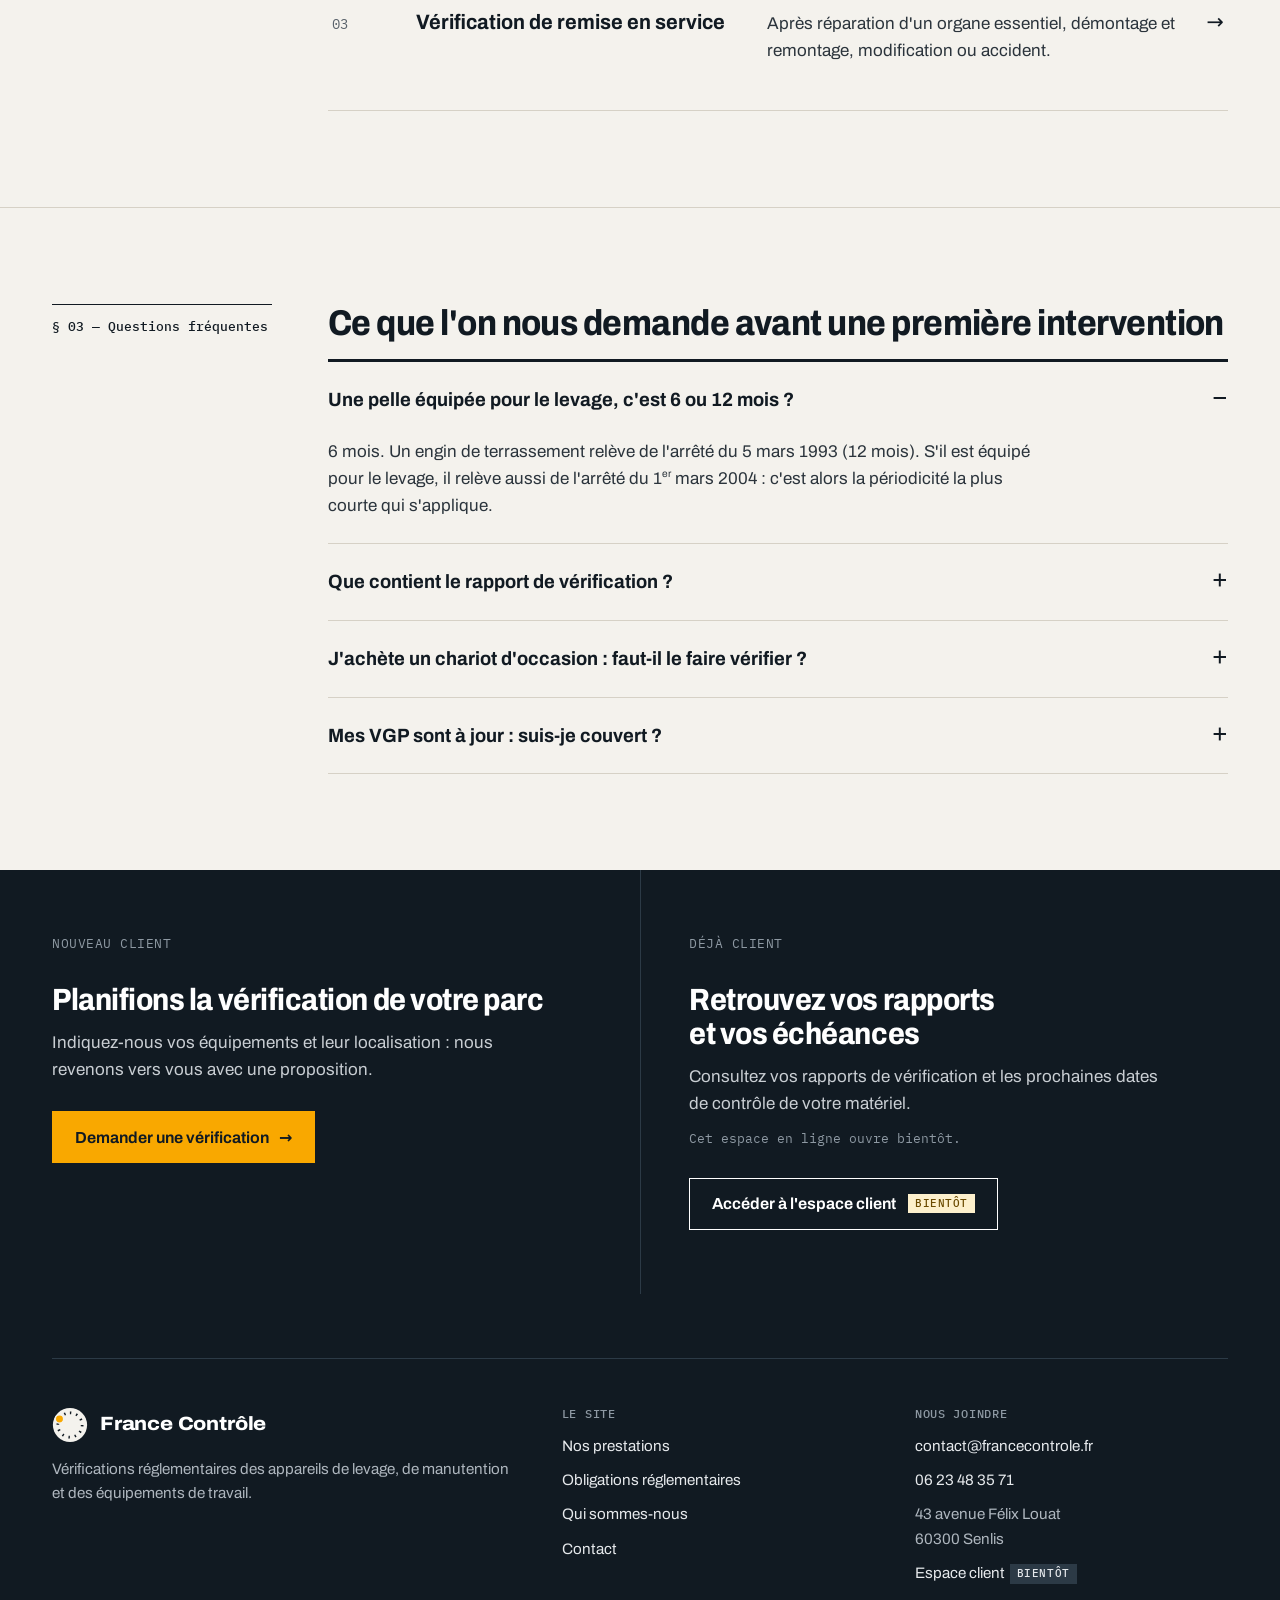
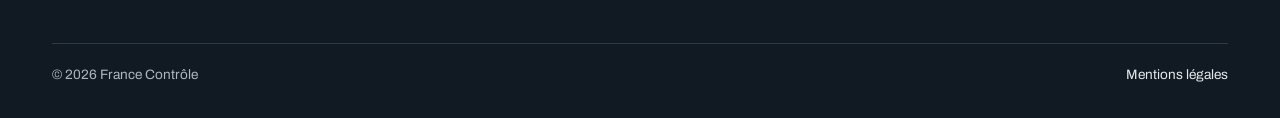
==== commit dec29350: "Espace client : boutons rétablis avec la mention « Bientôt » Un clic affiche un message « L'espace c" ====
--- a/index.html
+++ b/index.html
@@ -19,7 +19,7 @@
         <svg viewBox="0 0 40 40" aria-hidden="true"><circle cx="20" cy="20" r="19" fill="#111a22"/><circle cx="20" cy="20" r="13.5" fill="none" stroke="#f4f2ed" stroke-width="3" stroke-dasharray="1.6 5.47" transform="rotate(-90.5 20 20)"/><circle cx="8.3" cy="13.25" r="4.6" fill="#f9a800" stroke="#111a22" stroke-width="1.5"/></svg>
         <span>France Contrôle</span>
       </a>
-      <a class="btn btn-line header-client header-client-mobile espace-client" href="https://app.francecontrole.fr">Espace client</a>
+      <a class="btn btn-line header-client header-client-mobile espace-client" href="https://app.francecontrole.fr">Espace client <span class="soon">Bientôt</span></a>
       <button class="nav-toggle" type="button" aria-expanded="false" aria-controls="site-nav">
         <svg viewBox="0 0 24 24" fill="none" stroke="currentColor" stroke-width="2" stroke-linecap="round" aria-hidden="true"><path d="M4 7h16M4 12h16M4 17h16"/></svg>
         <span>Menu</span>
@@ -33,7 +33,7 @@
         </ul>
         <a class="btn btn-line header-client espace-client" href="https://app.francecontrole.fr">
           <svg viewBox="0 0 24 24" fill="none" stroke="currentColor" stroke-width="2" stroke-linecap="round" stroke-linejoin="round" aria-hidden="true"><rect x="4" y="11" width="16" height="10"/><path d="M8 11V7a4 4 0 0 1 8 0v4"/></svg>
-          Espace client
+          Espace client <span class="soon">Bientôt</span>
         </a>
       </nav>
     </div>
@@ -228,7 +228,8 @@
           <p class="kicker">Déjà client</p>
           <h2>Retrouvez vos rapports et vos échéances</h2>
           <p>Consultez vos rapports de vérification et les prochaines dates de contrôle de votre matériel.</p>
-          <a class="btn btn-line" href="https://app.francecontrole.fr">Accéder à l'espace client <span class="arrow" aria-hidden="true">→</span></a>
+          <p class="soon-note">Cet espace en ligne ouvre bientôt.</p>
+          <a class="btn btn-line" href="https://app.francecontrole.fr">Accéder à l'espace client <span class="soon">Bientôt</span></a>
         </div>
       </div>
     </section>
@@ -259,7 +260,7 @@
             <li><a href="mailto:contact@francecontrole.fr">contact@francecontrole.fr</a></li>
             <li><a href="tel:+33623483571">06 23 48 35 71</a></li>
             <li>43 avenue Félix Louat<br>60300 Senlis</li>
-            <li class="espace-client"><a href="https://app.francecontrole.fr">Espace client →</a></li>
+            <li class="espace-client"><a href="https://app.francecontrole.fr">Espace client <span class="soon">Bientôt</span></a></li>
           </ul>
         </div>
       </div>
--- a/assets/css/style.css
+++ b/assets/css/style.css
@@ -627,10 +627,39 @@
   .split-col + .split-col { border-top: 1px solid #34424f; margin-top: 32px; }
 }
 
-/* ---------- Espace client désactivé ----------
-   L'application n'est pas encore ouverte : tous les accès (en-tête, pied de page,
-   bloc « Déjà client », page Contact) portent la classe .espace-client.
-   Pour réactiver l'Espace client, supprimer ce bloc. */
-.espace-client { display: none !important; }
-.paths-grid { grid-template-columns: 1fr; }
-.path { padding-right: 0; }
+/* ---------- Espace client : bientôt disponible ----------
+   Piloté par ESPACE_CLIENT_OUVERT dans assets/js/main.js. Tant qu'il vaut false,
+   <html> porte la classe .client-soon : étiquette « Bientôt » visible et clic
+   remplacé par un message. */
+.soon, .soon-note { display: none; }
+.client-soon .soon {
+  display: inline-block;
+  margin-left: 2px;
+  padding: 2px 7px;
+  font: 500 0.68rem/1.4 var(--mono);
+  letter-spacing: .05em;
+  text-transform: uppercase;
+  background: var(--signal-soft);
+  color: #6b4a00;
+  vertical-align: middle;
+}
+.client-soon .site-footer .soon { background: #2c3a46; color: #e6e9ec; }
+.client-soon .soon-note { display: block; margin-top: -16px; font-family: var(--mono); font-size: .8rem; color: #8e99a3; }
+.soon-toast {
+  position: fixed; left: 50%; bottom: 24px; z-index: 300;
+  transform: translate(-50%, 16px); opacity: 0; visibility: hidden;
+  width: min(460px, calc(100vw - 32px));
+  display: grid; grid-template-columns: minmax(0, 1fr) auto; gap: 12px; align-items: start;
+  padding: 18px 20px; background: var(--ink); color: #e6e9ec;
+  border-left: 6px solid var(--signal);
+  box-shadow: 0 18px 40px -12px rgba(17, 26, 34, .45);
+  transition: opacity .2s, transform .2s, visibility .2s;
+}
+.soon-toast.is-visible { opacity: 1; visibility: visible; transform: translate(-50%, 0); }
+.soon-toast strong { color: #fff; display: block; margin-bottom: 4px; }
+.soon-toast a { color: #fff; }
+.soon-toast button {
+  background: none; border: 0; color: #e6e9ec; font: 400 1.4rem/1 var(--sans);
+  cursor: pointer; padding: 0 4px; min-width: 32px; min-height: 32px;
+}
+.soon-toast :focus-visible { outline-color: var(--signal); }
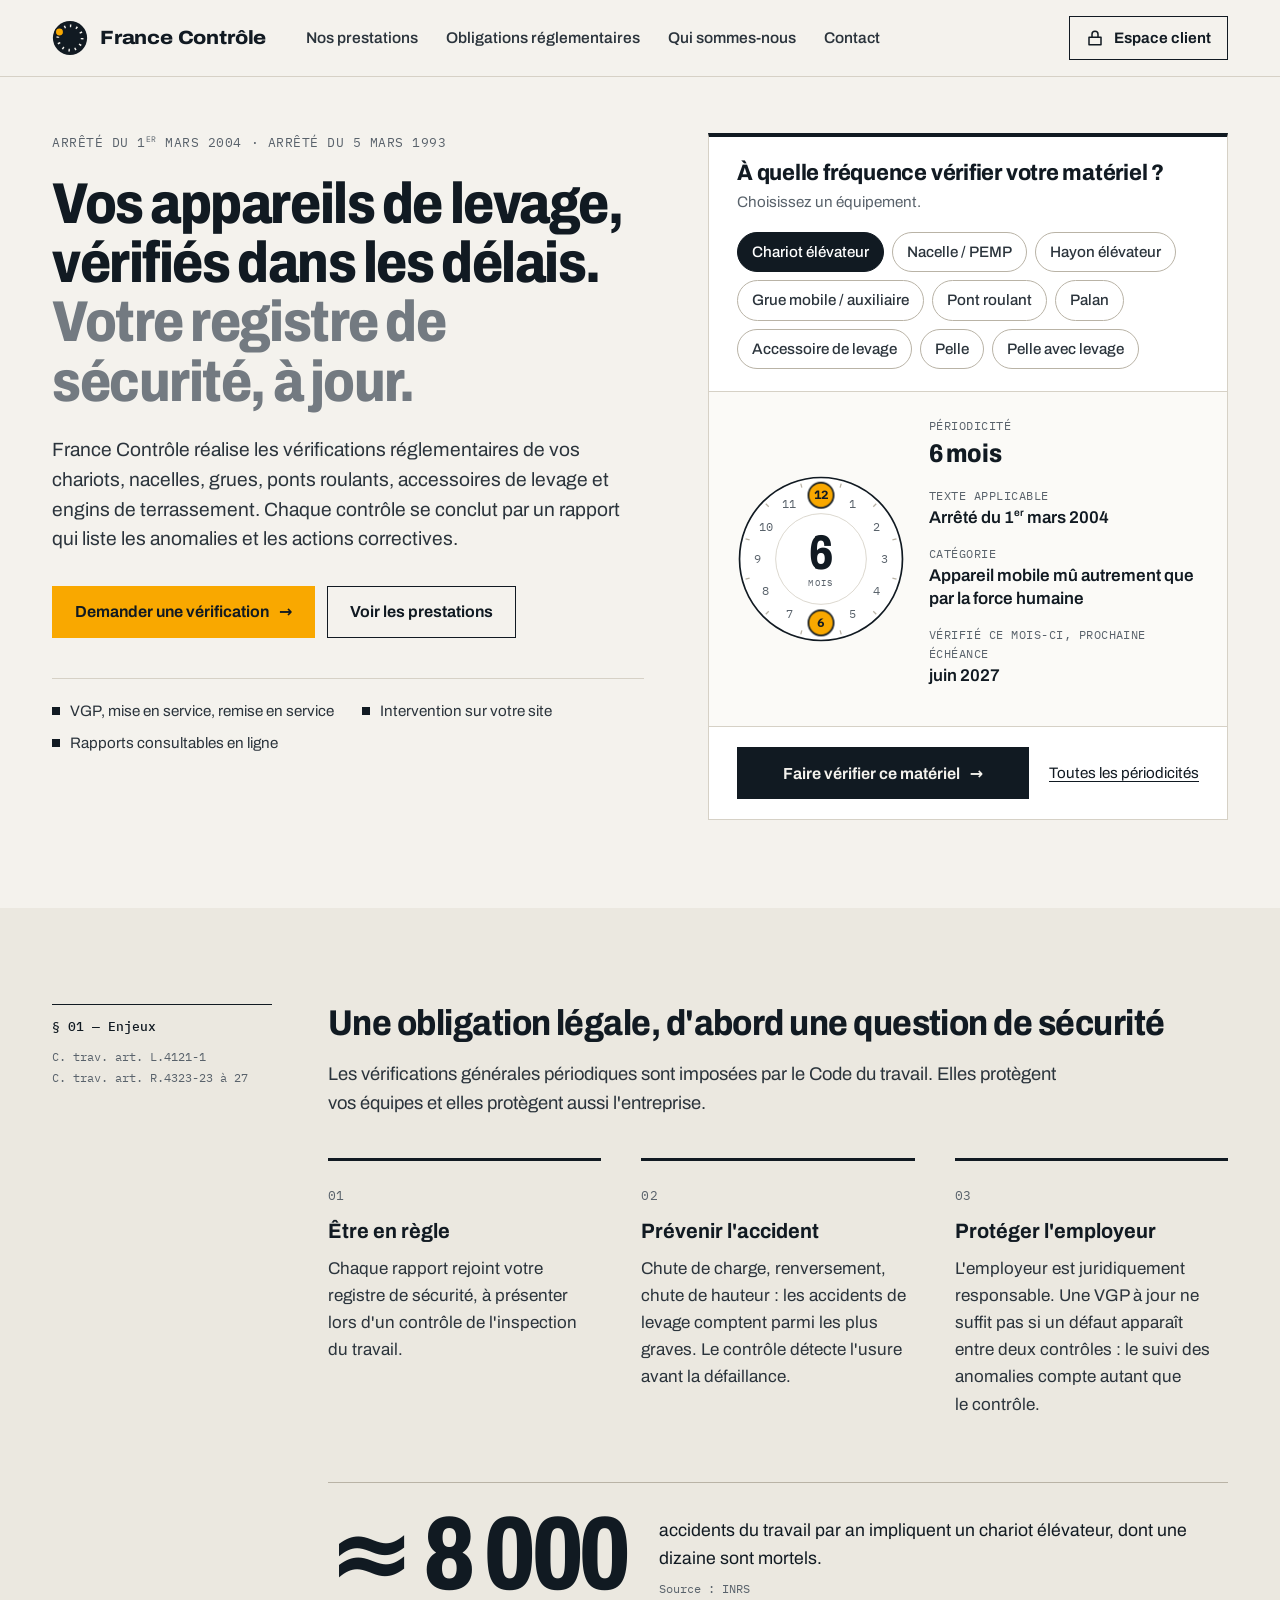
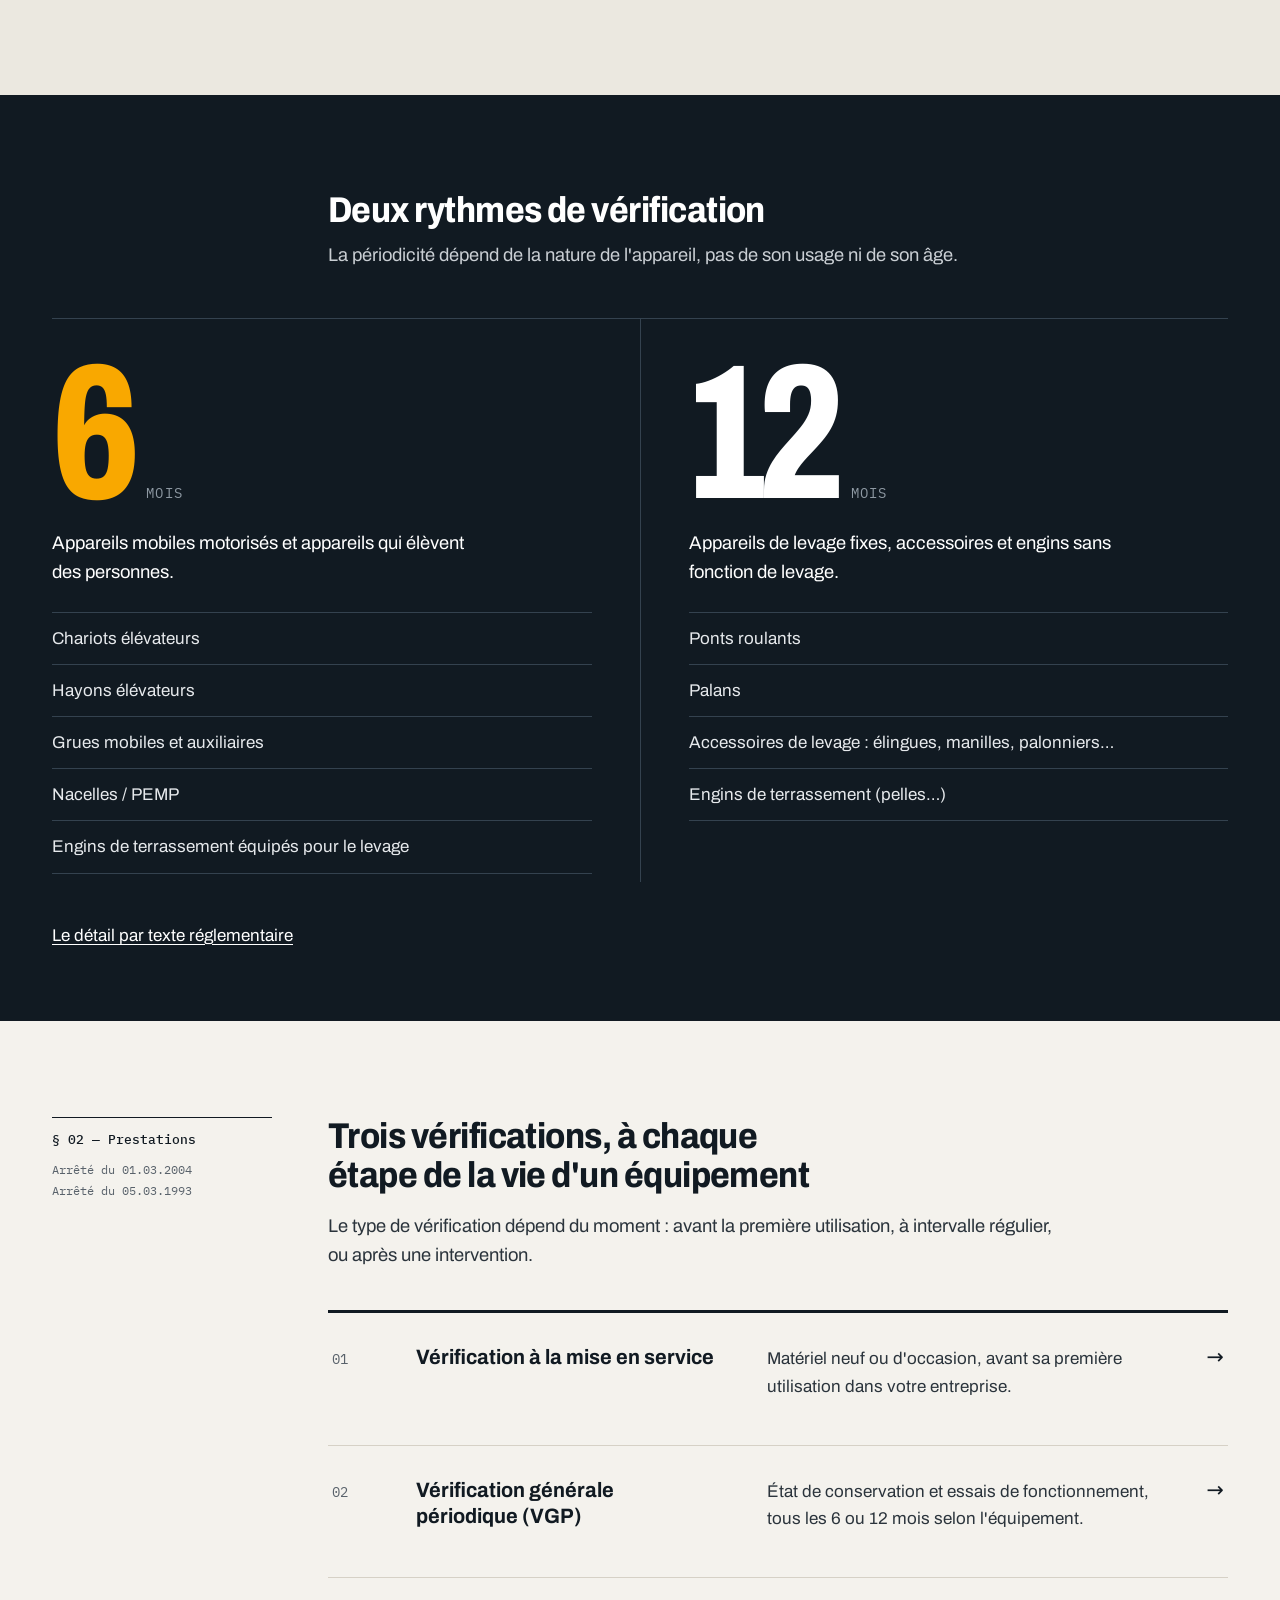
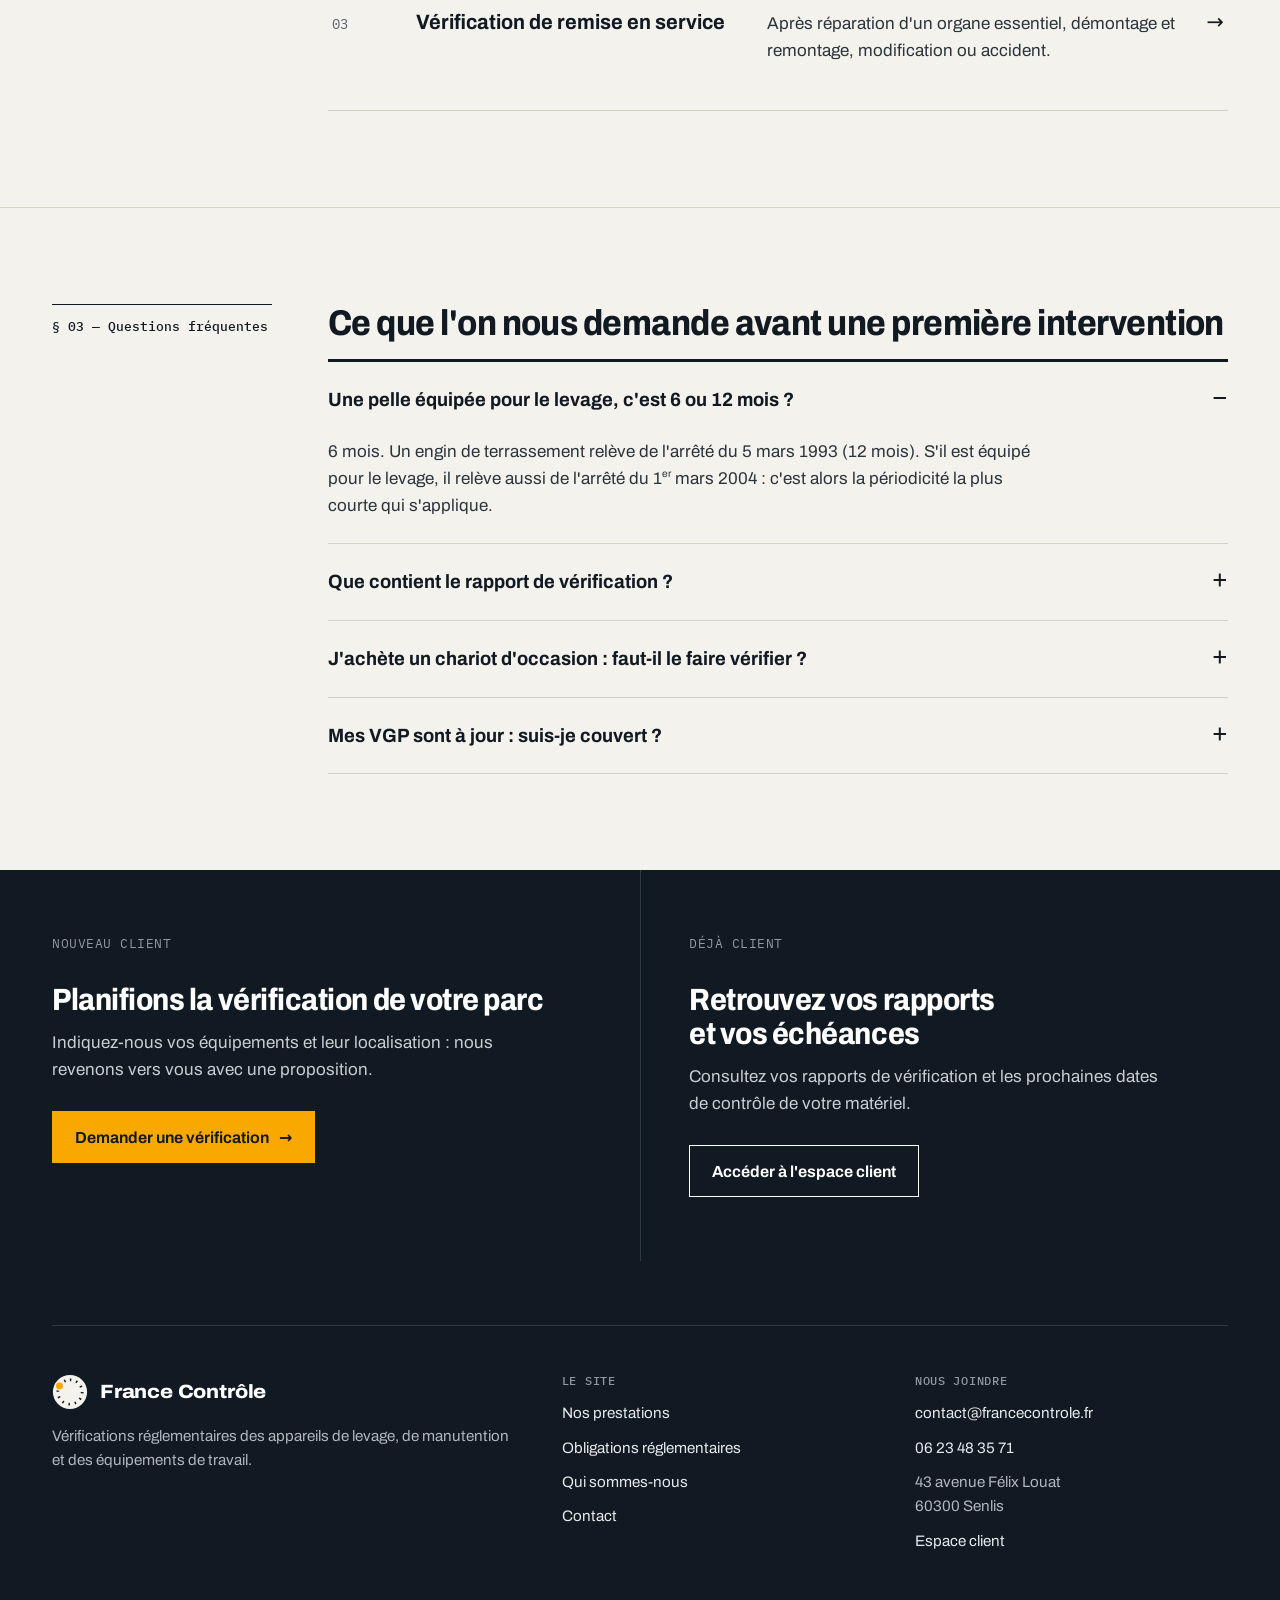
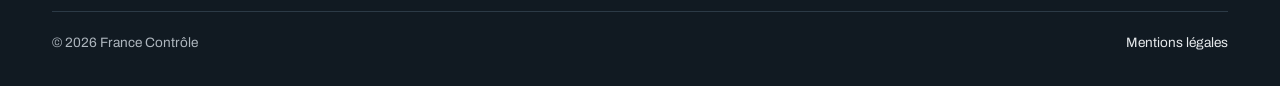
==== commit 9cb12d68: "Espace client : lien vers vgp.francecontrole.fr Co-Authored-By: Claude Opus 5.5 <noreply@anthropic.c" ====
--- a/index.html
+++ b/index.html
@@ -19,7 +19,7 @@
         <svg viewBox="0 0 40 40" aria-hidden="true"><circle cx="20" cy="20" r="19" fill="#111a22"/><circle cx="20" cy="20" r="13.5" fill="none" stroke="#f4f2ed" stroke-width="3" stroke-dasharray="1.6 5.47" transform="rotate(-90.5 20 20)"/><circle cx="8.3" cy="13.25" r="4.6" fill="#f9a800" stroke="#111a22" stroke-width="1.5"/></svg>
         <span>France Contrôle</span>
       </a>
-      <a class="btn btn-line header-client header-client-mobile espace-client" href="https://app.francecontrole.fr">Espace client <span class="soon">Bientôt</span></a>
+      <a class="btn btn-line header-client header-client-mobile espace-client" href="https://vgp.francecontrole.fr">Espace client <span class="soon">Bientôt</span></a>
       <button class="nav-toggle" type="button" aria-expanded="false" aria-controls="site-nav">
         <svg viewBox="0 0 24 24" fill="none" stroke="currentColor" stroke-width="2" stroke-linecap="round" aria-hidden="true"><path d="M4 7h16M4 12h16M4 17h16"/></svg>
         <span>Menu</span>
@@ -31,7 +31,7 @@
           <li><a href="qui-sommes-nous.html">Qui sommes-nous</a></li>
           <li><a href="contact.html">Contact</a></li>
         </ul>
-        <a class="btn btn-line header-client espace-client" href="https://app.francecontrole.fr">
+        <a class="btn btn-line header-client espace-client" href="https://vgp.francecontrole.fr">
           <svg viewBox="0 0 24 24" fill="none" stroke="currentColor" stroke-width="2" stroke-linecap="round" stroke-linejoin="round" aria-hidden="true"><rect x="4" y="11" width="16" height="10"/><path d="M8 11V7a4 4 0 0 1 8 0v4"/></svg>
           Espace client <span class="soon">Bientôt</span>
         </a>
@@ -229,7 +229,7 @@
           <h2>Retrouvez vos rapports et vos échéances</h2>
           <p>Consultez vos rapports de vérification et les prochaines dates de contrôle de votre matériel.</p>
           <p class="soon-note">Cet espace en ligne ouvre bientôt.</p>
-          <a class="btn btn-line" href="https://app.francecontrole.fr">Accéder à l'espace client <span class="soon">Bientôt</span></a>
+          <a class="btn btn-line" href="https://vgp.francecontrole.fr">Accéder à l'espace client <span class="soon">Bientôt</span></a>
         </div>
       </div>
     </section>
@@ -260,7 +260,7 @@
             <li><a href="mailto:contact@francecontrole.fr">contact@francecontrole.fr</a></li>
             <li><a href="tel:+33623483571">06 23 48 35 71</a></li>
             <li>43 avenue Félix Louat<br>60300 Senlis</li>
-            <li class="espace-client"><a href="https://app.francecontrole.fr">Espace client <span class="soon">Bientôt</span></a></li>
+            <li class="espace-client"><a href="https://vgp.francecontrole.fr">Espace client <span class="soon">Bientôt</span></a></li>
           </ul>
         </div>
       </div>
